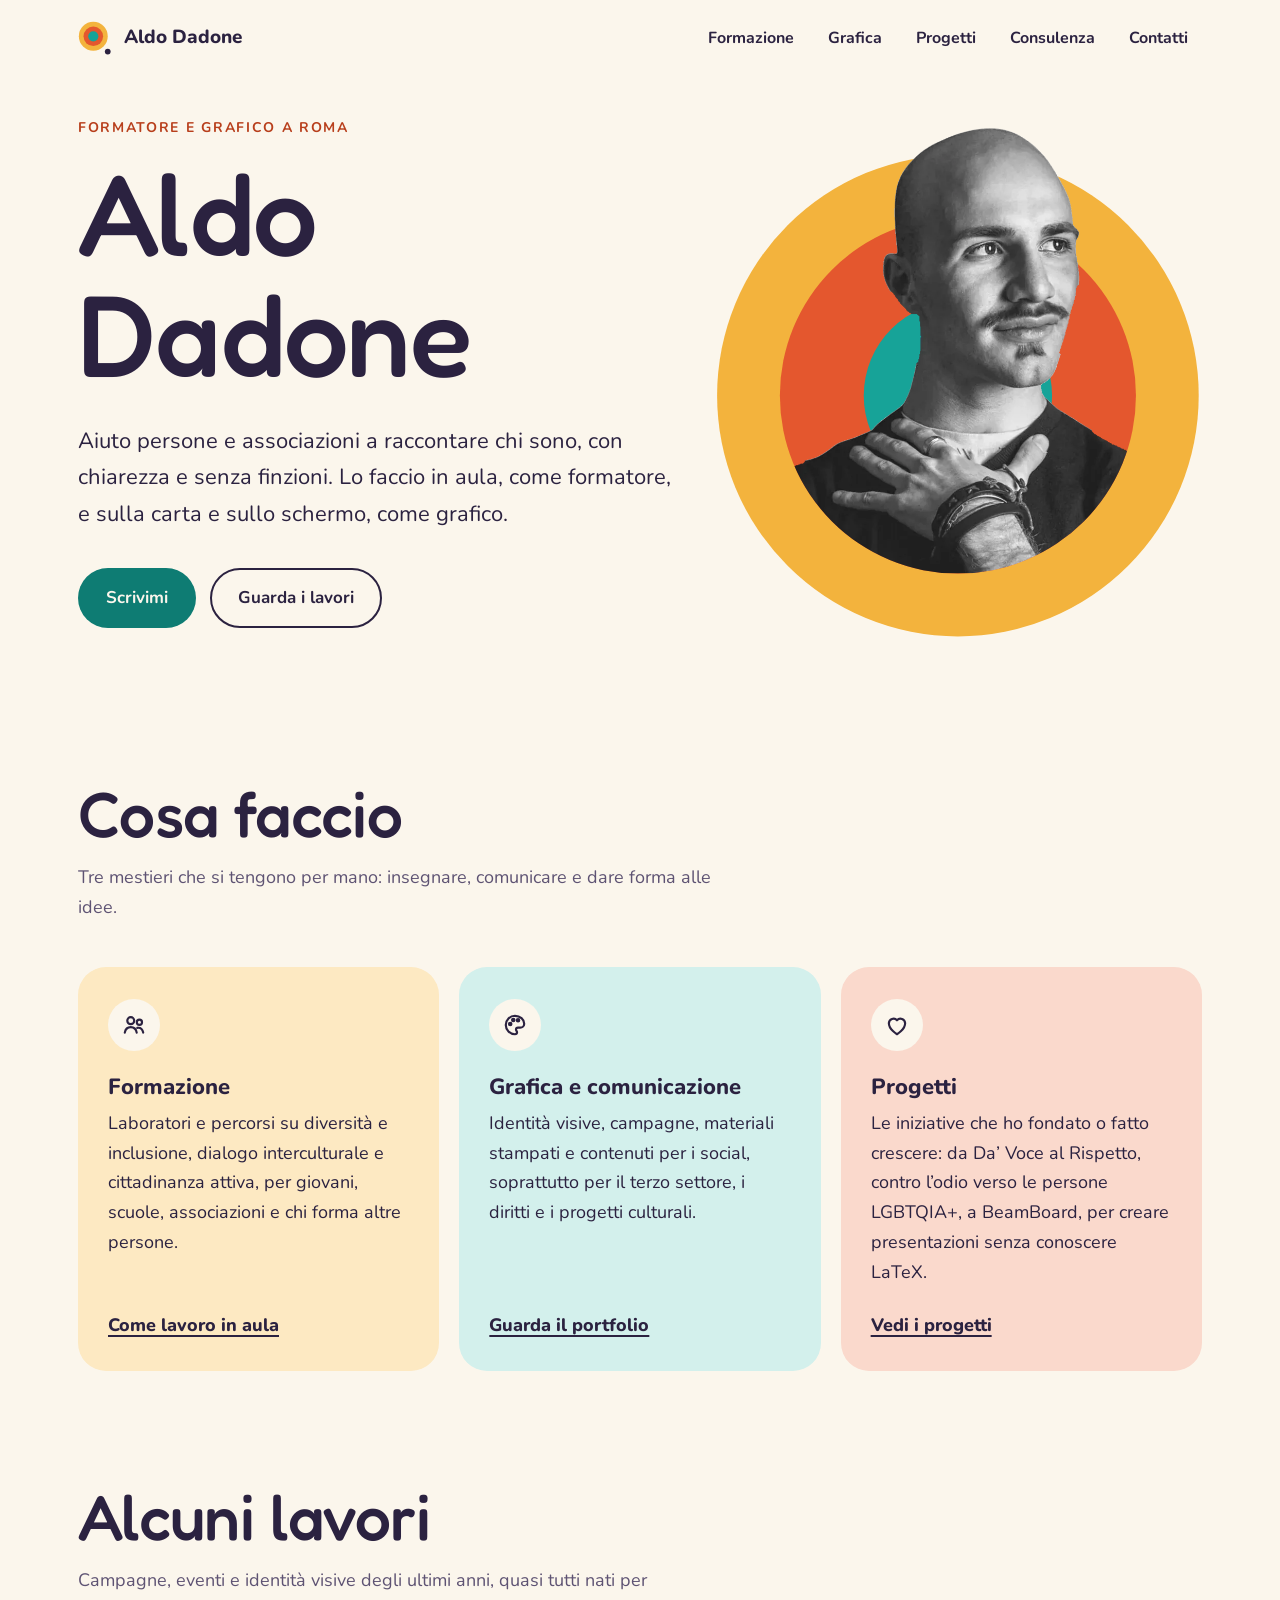
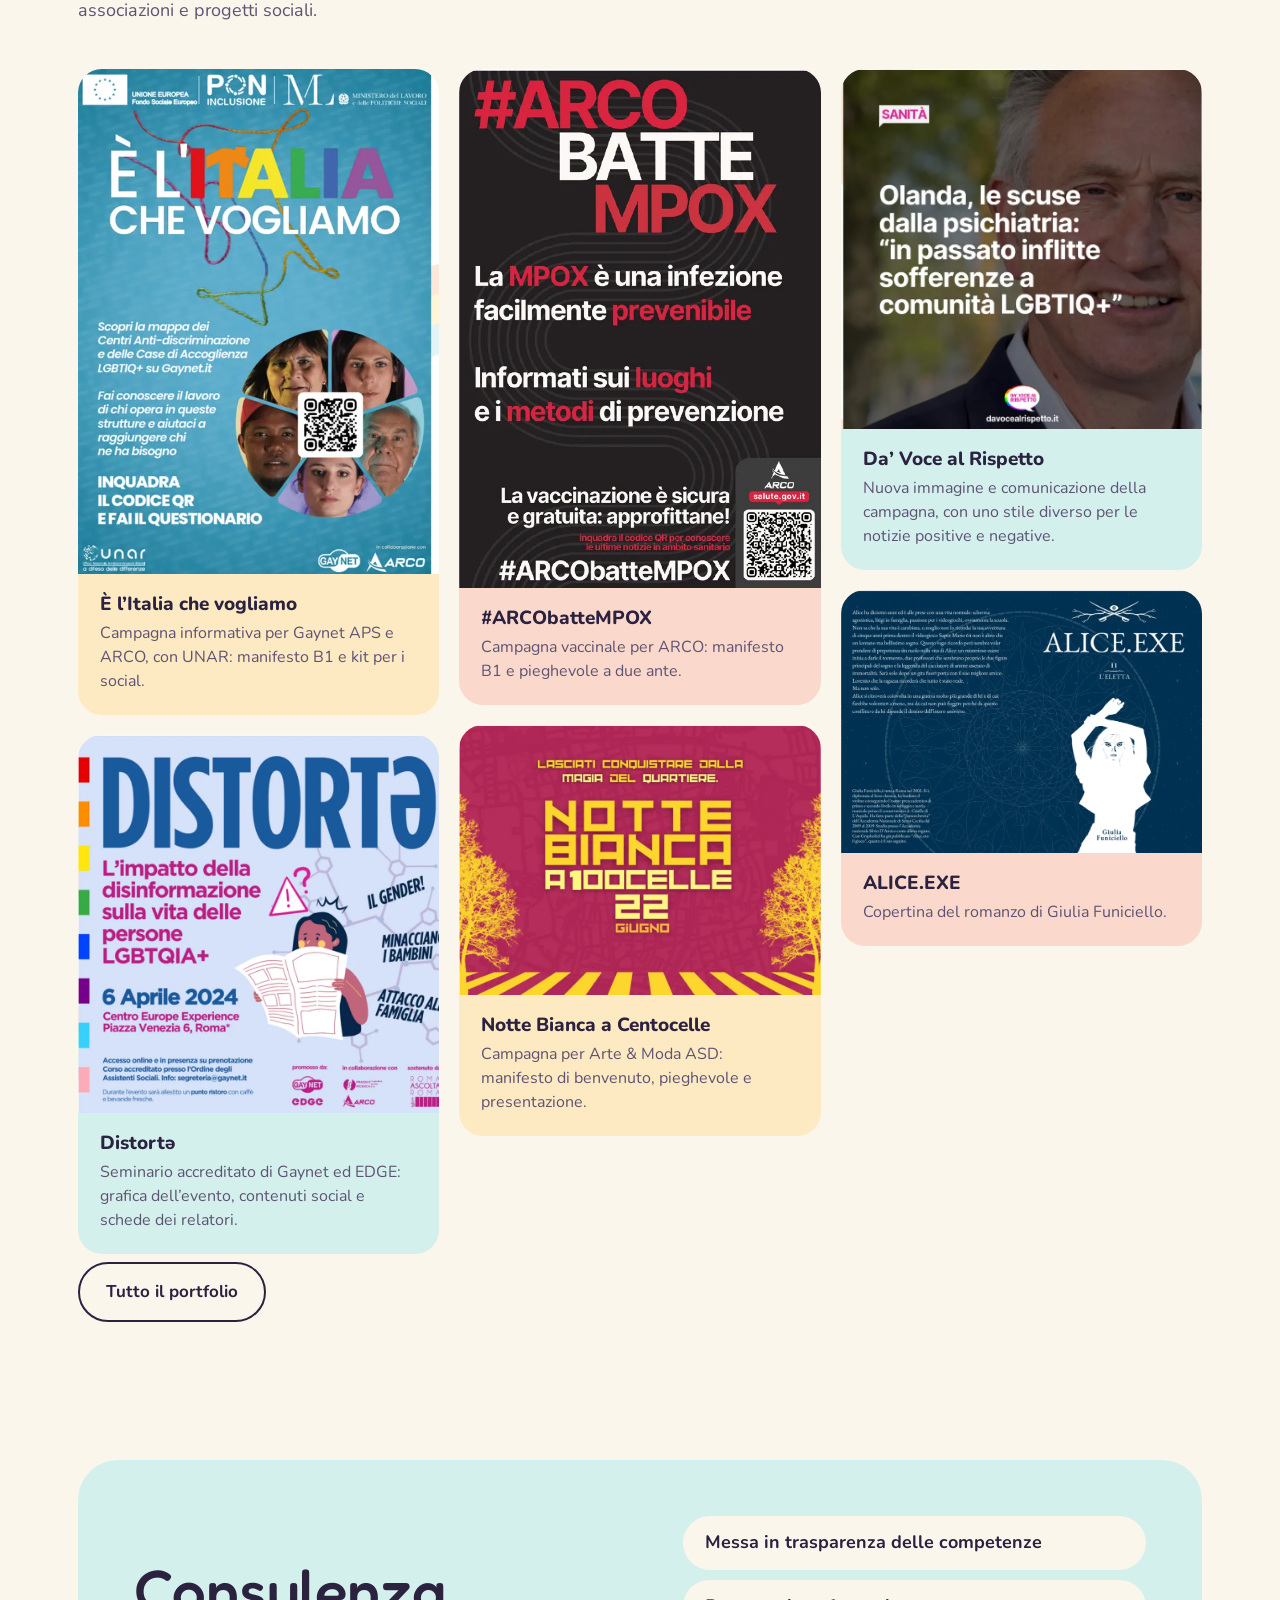
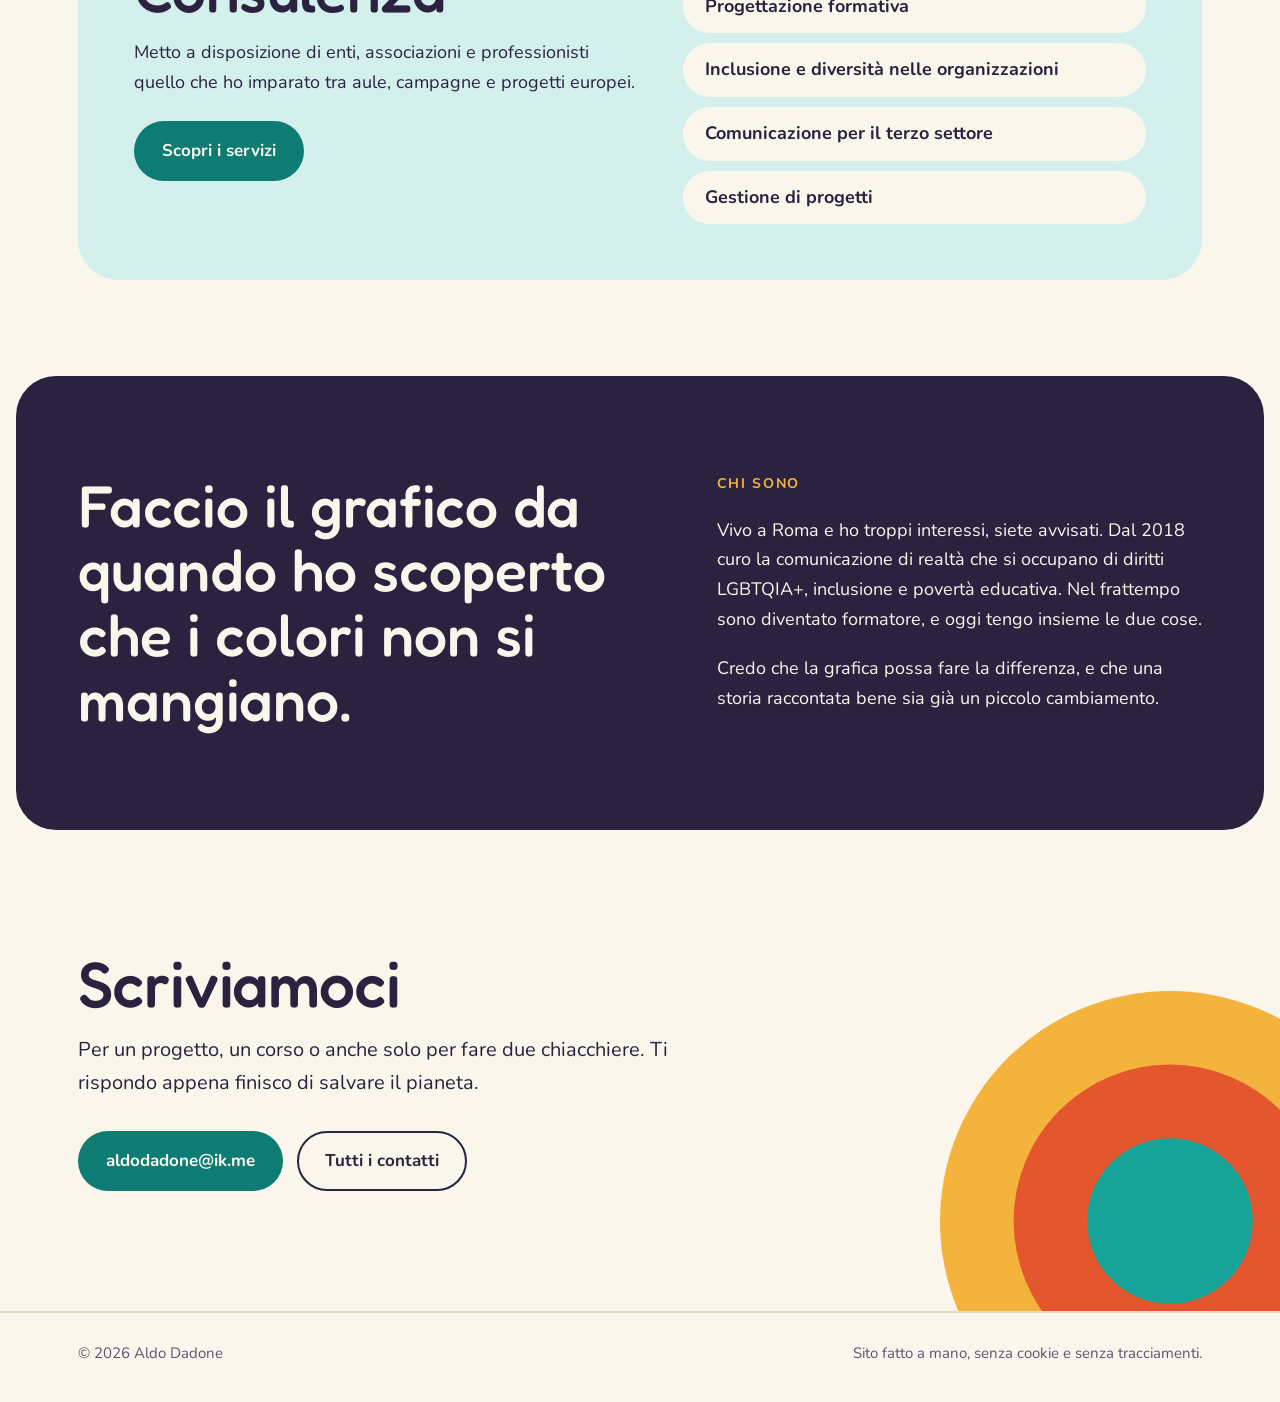
==== index.html @ b2919d9d "Add files via upload" ====
<!doctype html>
<html lang="it">
<head>
<meta charset="utf-8">
<meta name="viewport" content="width=device-width, initial-scale=1, viewport-fit=cover">
<title>Aldo Dadone · Formazione, grafica e comunicazione</title>
<meta name="description" content="Aldo Dadone, formatore e grafico a Roma. Percorsi su diversità e inclusione, identità visive e campagne per associazioni e progetti culturali.">
<meta property="og:title" content="Aldo Dadone · Formazione, grafica e comunicazione">
<meta property="og:description" content="Aldo Dadone, formatore e grafico a Roma. Percorsi su diversità e inclusione, identità visive e campagne per associazioni e progetti culturali.">
<meta property="og:type" content="website">
<meta property="og:image" content="https://aldodadone.github.io/img/og.jpg">
<meta property="og:image:width" content="1200">
<meta property="og:image:height" content="630">
<meta name="twitter:card" content="summary_large_image">
<link rel="icon" href="img/icona.svg" type="image/svg+xml">
<link rel="stylesheet" href="css/style.css">
</head>
<body>
<header>
  <div class="wrap testata">
    <a class="marchio" href="index.html" aria-label="Aldo Dadone, pagina iniziale">
      <svg viewBox="0 0 40 40" aria-hidden="true"><circle cx="18" cy="18" r="17" fill="#F3B33D"/><circle cx="18" cy="18" r="11.5" fill="#E4572E"/><circle cx="18" cy="18" r="6" fill="#17A398"/><circle cx="35" cy="36" r="3.4" fill="currentColor"/></svg>
      Aldo Dadone
    </a>
    <nav aria-label="Pagine"><ul><li><a href="formazione.html">Formazione</a></li><li><a href="grafica.html">Grafica</a></li><li><a href="progetti.html">Progetti</a></li><li><a href="consulenza.html">Consulenza</a></li><li><a href="contatti.html">Contatti</a></li></ul></nav>
    <details class="menu"><summary>Menu</summary><ul><li><a href="formazione.html">Formazione</a></li><li><a href="grafica.html">Grafica</a></li><li><a href="progetti.html">Progetti</a></li><li><a href="consulenza.html">Consulenza</a></li><li><a href="contatti.html">Contatti</a></li></ul></details>
  </div>
</header>
<main>
<section class="wrap apertura">
    <div class="testo">
      <p class="occhiello">Formatore e grafico a Roma</p>
      <h1>Aldo Dadone</h1>
      <p class="lead">Aiuto persone e associazioni a raccontare chi sono, con chiarezza e senza finzioni. Lo faccio in aula, come formatore, e sulla carta e sullo schermo, come grafico.</p>
      <div class="azioni">
        <a class="btn btn-pieno" href="contatti.html">Scrivimi</a>
        <a class="btn btn-vuoto" href="grafica.html">Guarda i lavori</a>
      </div>
    </div>
    <div class="ritratto"><svg class="medaglione" viewBox="-24 0 948 994" role="img" aria-label="Ritratto di Aldo Dadone"><defs><clipPath id="cornice1"><circle cx="450" cy="520" r="346"/><rect x="-200" y="-200" width="1300" height="720"/></clipPath></defs><circle cx="450" cy="520" r="468" fill="#F3B33D"/><circle cx="450" cy="520" r="346" fill="#E4572E"/><circle cx="450" cy="520" r="183" fill="#17A398"/><image href="img/foto_cta.webp" x="0" y="0" width="900" height="904" clip-path="url(#cornice1)"/></svg></div>
  </section>

  <section class="wrap porte" aria-labelledby="t-porte">
    <h2 id="t-porte">Cosa faccio</h2>
    <p class="intro">Tre mestieri che si tengono per mano: insegnare, comunicare e dare forma alle idee.</p>
    <div class="griglia3">
      <a class="porta" href="formazione.html">
        <span class="icona"><svg viewBox="0 0 24 24" fill="none" stroke="currentColor" stroke-width="2" stroke-linecap="round" stroke-linejoin="round" aria-hidden="true"><circle cx="9" cy="8" r="3.2"/><circle cx="17" cy="9.5" r="2.4"/><path d="M3.5 19c.6-3.2 2.8-5 5.5-5s4.9 1.8 5.5 5M15 14.6c2.6-.4 4.8 1 5.5 4.4"/></svg></span>
        <h3>Formazione</h3>
        <p>Laboratori e percorsi su diversità e inclusione, dialogo interculturale e cittadinanza attiva, per giovani, scuole, associazioni e chi forma altre persone.</p>
        <span class="vai">Come lavoro in aula</span>
      </a>
      <a class="porta" href="grafica.html">
        <span class="icona"><svg viewBox="0 0 24 24" fill="none" stroke="currentColor" stroke-width="2" stroke-linecap="round" stroke-linejoin="round" aria-hidden="true"><path d="M12 3.5a8.5 8.5 0 1 0 0 17c1.3 0 1.9-.8 1.9-1.7 0-1.2-1-1.6-1-2.6 0-1 .8-1.7 1.9-1.7h2c2 0 3.7-1.6 3.7-3.7C20.5 6.8 16.7 3.5 12 3.5Z"/><circle cx="7.6" cy="11" r="1.1" fill="currentColor"/><circle cx="10.4" cy="7.4" r="1.1" fill="currentColor"/><circle cx="14.8" cy="7.6" r="1.1" fill="currentColor"/></svg></span>
        <h3>Grafica e comunicazione</h3>
        <p>Identità visive, campagne, materiali stampati e contenuti per i social, soprattutto per il terzo settore, i diritti e i progetti culturali.</p>
        <span class="vai">Guarda il portfolio</span>
      </a>
      <a class="porta" href="progetti.html">
        <span class="icona"><svg viewBox="0 0 24 24" fill="none" stroke="currentColor" stroke-width="2" stroke-linecap="round" stroke-linejoin="round" aria-hidden="true"><path d="M12 20.5s-7.5-4.4-7.5-10.2A4.3 4.3 0 0 1 12 7.6a4.3 4.3 0 0 1 7.5 2.7c0 5.8-7.5 10.2-7.5 10.2Z"/></svg></span>
        <h3>Progetti</h3>
        <p>Le iniziative che ho fondato o fatto crescere: da Da’ Voce al Rispetto, contro l’odio verso le persone LGBTQIA+, a BeamBoard, per creare presentazioni senza conoscere LaTeX.</p>
        <span class="vai">Vedi i progetti</span>
      </a>
    </div>
  </section>

  <section class="wrap lavori" aria-labelledby="t-lavori">
    <h2 id="t-lavori">Alcuni lavori</h2>
    <p class="intro">Campagne, eventi e identità visive degli ultimi anni, quasi tutti nati per associazioni e progetti sociali.</p>
    <div class="mosaico">
      <figure class="lavoro"><img loading="lazy" src="img/italia.webp" width="644" height="900" alt="Manifesto della campagna «È l’Italia che vogliamo», con la scritta colorata e i volti di cinque persone in un cerchio."><figcaption><b>È l’Italia che vogliamo</b><span>Campagna informativa per Gaynet APS e ARCO, con UNAR: manifesto B1 e kit per i social.</span></figcaption></figure>
      <figure class="lavoro"><img loading="lazy" src="img/distorta.webp" width="860" height="900" alt="Locandina del seminario Distortə sull’impatto della disinformazione sulle persone LGBTQIA+, con una ragazza illustrata che legge il giornale."><figcaption><b>Distortə</b><span>Seminario accreditato di Gaynet ed EDGE: grafica dell’evento, contenuti social e schede dei relatori.</span></figcaption></figure>
      <figure class="lavoro"><img loading="lazy" src="img/arco.webp" width="627" height="900" alt="Manifesto nero e rosso della campagna #ARCObatteMPOX sulla vaccinazione."><figcaption><b>#ARCObatteMPOX</b><span>Campagna vaccinale per ARCO: manifesto B1 e pieghevole a due ante.</span></figcaption></figure>
      <figure class="lavoro"><img loading="lazy" src="img/nottebianca.webp" width="900" height="674" alt="Manifesto magenta e giallo della Notte Bianca a Centocelle, 22 giugno."><figcaption><b>Notte Bianca a Centocelle</b><span>Campagna per Arte &amp; Moda ASD: manifesto di benvenuto, pieghevole e presentazione.</span></figcaption></figure>
      <figure class="lavoro"><img loading="lazy" src="img/dvr.webp" width="779" height="775" alt="Post di Da’ Voce al Rispetto con titolo di notizia bianco su foto scura."><figcaption><b>Da’ Voce al Rispetto</b><span>Nuova immagine e comunicazione della campagna, con uno stile diverso per le notizie positive e negative.</span></figcaption></figure>
      <figure class="lavoro"><img loading="lazy" src="img/alice.webp" width="900" height="657" alt="Copertina blu notte del romanzo ALICE.EXE II, L’eletta, con la sagoma bianca di una ragazza."><figcaption><b>ALICE.EXE</b><span>Copertina del romanzo di Giulia Funiciello.</span></figcaption></figure>
    </div>
    <p class="altri-lavori"><a class="btn btn-vuoto" href="grafica.html">Tutto il portfolio</a></p>
  </section>

  <section class="wrap consulenza-home" aria-labelledby="t-cons">
    <div class="riquadro">
      <div>
        <h2 id="t-cons">Consulenza</h2>
        <p>Metto a disposizione di enti, associazioni e professionisti quello che ho imparato tra aule, campagne e progetti europei.</p>
        <a class="btn btn-pieno" href="consulenza.html">Scopri i servizi</a>
      </div>
      <ul>
        <li>Messa in trasparenza delle competenze</li>
        <li>Progettazione formativa</li>
        <li>Inclusione e diversità nelle organizzazioni</li>
        <li>Comunicazione per il terzo settore</li>
        <li>Gestione di progetti</li>
      </ul>
    </div>
  </section>

  <section class="banda" aria-labelledby="t-chi">
    <div class="wrap">
      <blockquote id="t-chi">Faccio il grafico da quando ho scoperto che i colori non si mangiano.</blockquote>
      <div>
        <p class="occhiello">Chi sono</p>
        <p>Vivo a Roma e ho troppi interessi, siete avvisati. Dal 2018 curo la comunicazione di realtà che si occupano di diritti LGBTQIA+, inclusione e povertà educativa. Nel frattempo sono diventato formatore, e oggi tengo insieme le due cose.</p>
        <p>Credo che la grafica possa fare la differenza, e che una storia raccontata bene sia già un piccolo cambiamento.</p>
      </div>
    </div>
  </section>

  <section class="contatti" aria-labelledby="t-contatti">
    <div class="wrap">
      <h2 id="t-contatti">Scriviamoci</h2>
      <p>Per un progetto, un corso o anche solo per fare due chiacchiere. Ti rispondo appena finisco di salvare il pianeta.</p>
      <div class="azioni">
        <a class="btn btn-pieno" href="mailto:aldodadone@ik.me">aldodadone@ik.me</a>
        <a class="btn btn-vuoto" href="contatti.html">Tutti i contatti</a>
      </div>
    </div>
    <svg class="cerchi" viewBox="0 0 400 400" aria-hidden="true"><circle cx="200" cy="200" r="200" fill="#F3B33D"/><circle cx="200" cy="200" r="136" fill="#E4572E"/><circle cx="200" cy="200" r="72" fill="#17A398"/></svg>
  </section>
</main>
<footer>
  <div class="wrap">
    <span>© 2026 Aldo Dadone</span>
    <span>Sito fatto a mano, senza cookie e senza tracciamenti.</span>
  </div>
</footer>
</body>
</html>
---- css/style.css ----
@font-face{font-family:Fredoka;font-weight:500;font-display:swap;src:url(../fonts/fredoka-latin-500-normal.woff2) format("woff2");unicode-range:U+0000-00FF,U+0131,U+0152-0153,U+02BB-02BC,U+02C6,U+02DA,U+02DC,U+0304,U+0308,U+0329,U+2000-206F,U+20AC,U+2122,U+2191,U+2193,U+2212,U+2215,U+FEFF,U+FFFD}
@font-face{font-family:Nunito;font-weight:400;font-display:swap;src:url(../fonts/nunito-latin-400-normal.woff2) format("woff2");unicode-range:U+0000-00FF,U+0131,U+0152-0153,U+02BB-02BC,U+02C6,U+02DA,U+02DC,U+0304,U+0308,U+0329,U+2000-206F,U+20AC,U+2122,U+2191,U+2193,U+2212,U+2215,U+FEFF,U+FFFD}
@font-face{font-family:Nunito;font-weight:700;font-display:swap;src:url(../fonts/nunito-latin-700-normal.woff2) format("woff2");unicode-range:U+0000-00FF,U+0131,U+0152-0153,U+02BB-02BC,U+02C6,U+02DA,U+02DC,U+0304,U+0308,U+0329,U+2000-206F,U+20AC,U+2122,U+2191,U+2193,U+2212,U+2215,U+FEFF,U+FFFD}
@font-face{font-family:Nunito;font-weight:800;font-display:swap;src:url(../fonts/nunito-latin-800-normal.woff2) format("woff2");unicode-range:U+0000-00FF,U+0131,U+0152-0153,U+02BB-02BC,U+02C6,U+02DA,U+02DC,U+0304,U+0308,U+0329,U+2000-206F,U+20AC,U+2122,U+2191,U+2193,U+2212,U+2215,U+FEFF,U+FFFD}
@font-face{font-family:Fredoka;font-weight:500;font-display:swap;src:url(../fonts/fredoka-latin-ext-500-normal.woff2) format("woff2");unicode-range:U+0100-02BA,U+02BD-02C5,U+02C7-02CC,U+02CE-02D7,U+02DD-02FF,U+1D00-1DBF,U+1E00-1E9F,U+1EF2-1EFF,U+2020,U+20A0-20AB,U+20AD-20C0,U+2113,U+2C60-2C7F,U+A720-A7FF}
@font-face{font-family:Nunito;font-weight:400;font-display:swap;src:url(../fonts/nunito-latin-ext-400-normal.woff2) format("woff2");unicode-range:U+0100-02BA,U+02BD-02C5,U+02C7-02CC,U+02CE-02D7,U+02DD-02FF,U+1D00-1DBF,U+1E00-1E9F,U+1EF2-1EFF,U+2020,U+20A0-20AB,U+20AD-20C0,U+2113,U+2C60-2C7F,U+A720-A7FF}
@font-face{font-family:Nunito;font-weight:700;font-display:swap;src:url(../fonts/nunito-latin-ext-700-normal.woff2) format("woff2");unicode-range:U+0100-02BA,U+02BD-02C5,U+02C7-02CC,U+02CE-02D7,U+02DD-02FF,U+1D00-1DBF,U+1E00-1E9F,U+1EF2-1EFF,U+2020,U+20A0-20AB,U+20AD-20C0,U+2113,U+2C60-2C7F,U+A720-A7FF}
@font-face{font-family:Nunito;font-weight:800;font-display:swap;src:url(../fonts/nunito-latin-ext-800-normal.woff2) format("woff2");unicode-range:U+0100-02BA,U+02BD-02C5,U+02C7-02CC,U+02CE-02D7,U+02DD-02FF,U+1D00-1DBF,U+1E00-1E9F,U+1EF2-1EFF,U+2020,U+20A0-20AB,U+20AD-20C0,U+2113,U+2C60-2C7F,U+A720-A7FF}


:root{
  --crema:#FBF6EC; --prugna:#2B2240; --terracotta:#E4572E; --terracotta-scuro:#B83F1C; --acqua:#17A398; --acqua-scuro:#0E7C73;
  --senape:#F3B33D; --senape-chiaro:#FDE9C2; --acqua-chiaro:#D3F0EC; --terracotta-chiaro:#FAD9CC;
  --fondo:var(--crema); --testo:var(--prugna); --tenue:#5E5373; --linea:#E7DBC5;
  --t1:var(--senape-chiaro); --t2:var(--acqua-chiaro); --t3:var(--terracotta-chiaro);
  --banda:var(--prugna); --banda-testo:var(--crema);
  --pulsante:var(--acqua-scuro); --pulsante-testo:var(--crema); --occhiello:var(--terracotta-scuro);
  --titoli:Fredoka,"Trebuchet MS",sans-serif; --testi:Nunito,"Segoe UI",Arial,sans-serif;
  color-scheme:light;
}
@media (prefers-color-scheme:dark){
  :root:not([data-theme="light"]){
    --fondo:var(--prugna); --testo:var(--crema); --tenue:#CDC3DB; --linea:#4A4064;
    --t1:#3D3356; --t2:#363A55; --t3:#45304C; --banda:#1F1830; --banda-testo:var(--crema);
    --pulsante:var(--senape); --pulsante-testo:var(--prugna); --occhiello:#F4A68E; color-scheme:dark;
  }
}
:root[data-theme="dark"]{
  --fondo:var(--prugna); --testo:var(--crema); --tenue:#CDC3DB; --linea:#4A4064;
  --t1:#3D3356; --t2:#363A55; --t3:#45304C; --banda:#1F1830; --banda-testo:var(--crema);
  --pulsante:var(--senape); --pulsante-testo:var(--prugna); --occhiello:#F4A68E; color-scheme:dark;
}
:root{box-sizing:border-box;padding-top:env(safe-area-inset-top,0px);padding-bottom:env(safe-area-inset-bottom,0px)}
html{scroll-padding-top:calc(env(safe-area-inset-top,0px) + 80px);scroll-behavior:smooth}
@media (prefers-reduced-motion:reduce){html{scroll-behavior:auto}}
*,*::before,*::after{box-sizing:inherit}
body{margin:0;background:var(--fondo);color:var(--testo);font:400 18px/1.65 var(--testi);-webkit-font-smoothing:antialiased}
img{max-width:100%;display:block}
a{color:inherit}
:focus-visible{outline:3px solid var(--acqua);outline-offset:3px;border-radius:8px}
.wrap{max-width:1180px;margin:0 auto;padding-inline:28px}
.occhiello{font-weight:700;font-size:14px;letter-spacing:.12em;text-transform:uppercase;color:var(--occhiello);margin:0 0 14px}
h1,h2{font-family:var(--titoli);font-weight:500;line-height:1.05;margin:0;letter-spacing:-.01em}
h3{font-weight:800;font-size:22px;line-height:1.3;margin:0 0 8px}
.btn{display:inline-flex;align-items:center;gap:10px;border-radius:999px;padding:14px 26px;font-weight:700;font-size:17px;text-decoration:none;border:2px solid transparent;transition:background .15s}
.btn-pieno{background:var(--pulsante);color:var(--pulsante-testo)}
.btn-pieno:hover{filter:brightness(1.08)}
.btn-vuoto{border-color:var(--testo)}
.btn-vuoto:hover{background:var(--t1)}

/* testata */
header{position:sticky;top:env(safe-area-inset-top,0px);z-index:10;background:var(--fondo)}
body::before{content:"";position:fixed;inset:0 0 auto;height:env(safe-area-inset-top,0px);z-index:11;background:var(--fondo)}
.testata{display:flex;align-items:center;gap:24px;height:76px}
.marchio{display:flex;align-items:center;gap:12px;text-decoration:none;font-weight:800;font-size:19px}
.marchio svg{width:34px;height:34px;flex:none}
nav ul{display:flex;gap:6px;list-style:none;margin:0;padding:0}
nav a{display:block;padding:8px 14px;border-radius:999px;text-decoration:none;font-weight:700;font-size:16px}
nav a:hover{background:var(--t2)}
.testata nav{margin-left:auto}
.lingua{display:flex;border:2px solid var(--testo);border-radius:999px;overflow:hidden;font-weight:800;font-size:14px}
.lingua a,.lingua span{padding:5px 12px;text-decoration:none}
.lingua span{background:var(--testo);color:var(--fondo)}
.menu{display:none}

/* apertura */
.apertura{display:grid;grid-template-columns:1.1fr .9fr;gap:40px;align-items:end;padding-top:40px}
.apertura .testo{padding-bottom:88px}
.apertura h1{font-size:clamp(64px,9vw,128px);margin-bottom:28px}
.apertura .lead{font-size:clamp(19px,1.8vw,22px);max-width:30em;margin:0 0 36px}
.azioni{display:flex;flex-wrap:wrap;gap:14px}
.ritratto{align-self:end;margin-right:-28px}
.ritratto img{width:100%;height:auto}

/* tre porte */
.porte{padding-block:96px 40px}
.porte h2,.lavori h2,.contatti h2{font-size:clamp(44px,5vw,64px);margin-bottom:16px}
.intro{max-width:36em;color:var(--tenue);margin:0 0 44px}
.griglia3{display:grid;grid-template-columns:repeat(3,1fr);gap:20px}
.porta{border-radius:28px;padding:32px 30px 30px;display:flex;flex-direction:column;text-decoration:none}
.porta:nth-child(1){background:var(--t1)} .porta:nth-child(2){background:var(--t2)} .porta:nth-child(3){background:var(--t3)}
.porta p{margin:0 0 24px;flex:1}
.porta .vai{font-weight:800;text-decoration:underline;text-underline-offset:4px;text-decoration-thickness:2px}
.porta:hover .vai{text-decoration-color:var(--terracotta)}
.porta .icona{width:52px;height:52px;border-radius:50%;display:grid;place-items:center;margin-bottom:22px;background:var(--fondo)}
.porta .icona svg{width:26px;height:26px}

/* lavori */
.lavori{padding-block:72px 96px}
.mosaico{columns:3;column-gap:20px}
.lavoro{break-inside:avoid;margin:0 0 20px;border-radius:24px;overflow:hidden;background:var(--t1)}
.lavoro:nth-child(3n+2){background:var(--t2)} .lavoro:nth-child(3n){background:var(--t3)}
.lavoro img{width:100%;height:auto}
.lavoro figcaption{padding:18px 22px 22px}
.lavoro figcaption b{display:block;font-weight:800;font-size:19px;line-height:1.3}
.lavoro figcaption span{display:block;color:var(--tenue);font-size:16px;line-height:1.5;margin-top:4px}

/* chi sono */
.banda{background:var(--banda);color:var(--banda-testo);border-radius:40px;margin:0 16px;padding:96px 0}
.banda .wrap{display:grid;grid-template-columns:1.2fr 1fr;gap:56px;align-items:center}
.banda blockquote{margin:0;font-family:var(--titoli);font-weight:500;font-size:clamp(44px,4.6vw,60px);line-height:1.1}
.banda .occhiello{color:var(--senape)}
.banda p{margin:0 0 20px}
.banda .btn-vuoto{border-color:var(--banda-testo)}
.banda .btn-vuoto:hover{background:#3D3356}

/* contatti */
.contatti{position:relative;overflow:hidden;padding-block:120px}
.contatti .wrap{position:relative;z-index:1}
.contatti p{max-width:30em;margin:0 0 32px;font-size:20px}
.cerchi{position:absolute;right:-120px;bottom:-140px;width:460px;height:460px;z-index:0}
footer{border-top:2px solid var(--linea);padding:28px 0 36px;color:var(--tenue);font-size:15px}
footer .wrap{display:flex;flex-wrap:wrap;justify-content:space-between;gap:12px}

@media (max-width:960px){
  .apertura{grid-template-columns:1fr;gap:0;padding-top:24px}
  .apertura .testo{padding-bottom:24px}
  .ritratto{max-width:520px;justify-self:end;margin-right:-28px}
  .griglia3{grid-template-columns:1fr}
  .mosaico{columns:2}
  .banda .wrap{grid-template-columns:1fr;gap:28px}
  .testata nav{display:none}
  .menu{display:block;margin-left:auto;position:relative}
  .menu summary{list-style:none;cursor:pointer;font-weight:800;padding:8px 16px;border:2px solid var(--testo);border-radius:999px}
  .menu summary::-webkit-details-marker{display:none}
  .menu ul{position:absolute;right:0;top:52px;background:var(--fondo);border:2px solid var(--testo);border-radius:20px;padding:10px;list-style:none;margin:0;min-width:200px}
  .menu a{display:block;padding:10px 14px;border-radius:12px;text-decoration:none;font-weight:700}
  .menu a:hover{background:var(--t2)}
}
@media (max-width:600px){
  body{font-size:17px}
  .wrap{padding-inline:20px}
  .ritratto{justify-self:end;margin-right:-20px;max-width:88%}
  .mosaico{columns:1}
  .banda{margin:0 8px;border-radius:28px;padding:64px 0}
  .porte{padding-top:64px}
  .contatti{padding-block:80px 160px}
  .cerchi{width:300px;height:300px;right:-90px;bottom:-110px}
  .lingua{display:none}
}

/* pagine interne */
nav a[aria-current="page"]{background:var(--t1)}
.menu a[aria-current="page"]{background:var(--t1)}
.testa-pagina{padding-block:56px 24px;position:relative}
.testa-pagina h1{font-size:clamp(56px,7vw,96px);margin-bottom:24px}
.testa-pagina .lead{font-size:clamp(19px,1.8vw,22px);max-width:34em;margin:0}
.blocco{padding-block:72px 0}
.blocco h2{font-size:clamp(44px,5vw,60px);margin-bottom:16px}
.blocco:last-of-type{padding-bottom:96px}
.ciclo{list-style:none;margin:0;padding:0;display:grid;grid-template-columns:repeat(4,1fr);gap:16px;counter-reset:c}
.ciclo li{border-radius:24px;padding:26px 24px;background:var(--t1);counter-increment:c;position:relative}
.ciclo li:nth-child(2){background:var(--t2)} .ciclo li:nth-child(3){background:var(--t3)} .ciclo li:nth-child(4){background:var(--t1)}
.ciclo li::before{content:counter(c);display:grid;place-items:center;width:44px;height:44px;border-radius:50%;background:var(--fondo);font-weight:800;margin-bottom:16px}
.ciclo b{display:block;font-size:19px;margin-bottom:6px}
.ciclo p{margin:0;font-size:16px;line-height:1.55}
.schede{display:grid;grid-template-columns:repeat(3,1fr);gap:20px}
.schede.due{grid-template-columns:repeat(2,1fr)}
.scheda{border-radius:28px;padding:30px 28px;background:var(--t1)}
.scheda:nth-child(3n+2){background:var(--t2)} .scheda:nth-child(3n){background:var(--t3)}
.scheda p{margin:0 0 12px}
.scheda p:last-child{margin-bottom:0}
.scheda .chi{font-size:16px;color:var(--tenue)}
.scheda .ruolo{font-size:16px}
.scheda .quando{font-weight:800;font-size:15px;color:var(--occhiello);margin:0 0 8px}
.scheda a.vai{font-weight:800;text-underline-offset:4px;text-decoration-thickness:2px}
.temi{display:flex;flex-wrap:wrap;gap:12px;list-style:none;margin:0;padding:0}
.temi li{border-radius:999px;padding:12px 22px;font-weight:700;background:var(--t2)}
.temi li:nth-child(3n+2){background:var(--t1)} .temi li:nth-child(3n){background:var(--t3)}
.percorso{list-style:none;margin:0;padding:0;border-left:3px solid var(--linea);margin-left:10px}
.percorso li{position:relative;padding:0 0 32px 34px;max-width:46em}
.percorso li::before{content:"";position:absolute;left:-12px;top:6px;width:21px;height:21px;border-radius:50%;background:var(--senape);border:4px solid var(--fondo)}
.percorso li:nth-child(3n+2)::before{background:var(--terracotta)} .percorso li:nth-child(3n)::before{background:var(--acqua)}
.percorso .quando{font-weight:800;font-size:15px;color:var(--occhiello)}
.percorso b{display:block;font-size:20px;margin:2px 0 4px}
.percorso p{margin:0}
.elenco{margin:0;padding:0;list-style:none;display:grid;gap:12px;max-width:46em}
.elenco li{padding-left:30px;position:relative}
.elenco li::before{content:"";position:absolute;left:0;top:.5em;width:14px;height:14px;border-radius:50%;background:var(--acqua)}
.invito{margin:96px 16px 0;border-radius:40px;background:var(--banda);color:var(--banda-testo);padding:72px 0;position:relative;overflow:hidden}
.invito h2{font-size:clamp(44px,5vw,60px);margin-bottom:16px;max-width:14em}
.invito p{max-width:32em;margin:0 0 28px;font-size:20px}
.invito .wrap{position:relative;z-index:1}
.invito .cerchi{right:-140px;bottom:-170px;width:420px;height:420px}
.consulenza-home{padding-block:24px 96px}
.consulenza-home .riquadro{border-radius:40px;background:var(--t2);padding:56px;display:grid;grid-template-columns:1.1fr 1fr;gap:40px;align-items:center}
.consulenza-home h2{font-size:clamp(44px,5vw,60px);margin-bottom:16px}
.consulenza-home p{margin:0 0 24px}
.consulenza-home ul{margin:0;padding:0;list-style:none;display:grid;gap:10px}
.consulenza-home li{background:var(--fondo);border-radius:999px;padding:12px 22px;font-weight:700}
.contatti-grandi{display:grid;grid-template-columns:repeat(2,1fr);gap:20px}
.contatto{border-radius:28px;padding:34px 30px;background:var(--t1);text-decoration:none;display:block}
.contatto:nth-child(2){background:var(--t2)}
.contatto .etichetta{display:block;font-weight:800;color:var(--tenue);font-size:15px;margin-bottom:6px}
.contatto .valore{display:block;font-weight:800;font-size:clamp(22px,2.6vw,30px);word-break:break-word}
.contatto:hover .valore{text-decoration:underline;text-underline-offset:5px;text-decoration-thickness:2px}
.altri-lavori{text-align:left;margin-top:8px}
@media (max-width:960px){
  .ciclo{grid-template-columns:repeat(2,1fr)}
  .schede,.schede.due{grid-template-columns:1fr}
  .consulenza-home .riquadro{grid-template-columns:1fr;padding:40px 28px}
  .contatti-grandi{grid-template-columns:1fr}
}
@media (max-width:600px){
  .ciclo{grid-template-columns:1fr}
  .invito{margin:72px 8px 0;border-radius:28px;padding:56px 0 150px}
  .invito .cerchi{width:280px;height:280px;right:-80px;bottom:-110px}
  .consulenza-home .riquadro{border-radius:28px;padding:32px 22px}
}

/* foto nel riquadro finale */
.invito{min-height:440px;display:flex;align-items:center}
.invito .wrap{z-index:2;width:100%}
.invito .ritratto-cta{position:absolute;right:0;bottom:0;height:min(100%,460px);width:auto;z-index:1;pointer-events:none}
@media (min-width:961px){.invito .wrap{padding-right:min(440px,38vw)}}
@media (max-width:960px){
  .invito{display:block;padding-bottom:330px}
  .invito .ritratto-cta{height:310px}
}
@media (max-width:600px){
  .invito{padding-bottom:290px}
  .invito .ritratto-cta{height:270px}
}

.invito .cerchi{right:12px;top:-24px;bottom:auto;width:340px;height:340px}
@media (max-width:960px){.invito .cerchi{right:4px;top:auto;bottom:92px;width:250px;height:250px}}
@media (max-width:600px){.invito .cerchi{right:0;top:auto;bottom:80px;width:220px;height:220px}}
@media (min-width:961px){.invito .ritratto-cta{height:min(90%,400px)}.invito .cerchi{top:20px;right:20px;width:330px;height:330px}}

/* cerchi grandi dietro la foto */
main{overflow-x:clip}
.ritratto{position:relative;overflow:hidden;padding-top:9%}
.ritratto img{position:relative;z-index:1}
.ritratto .cerchi-foto{position:absolute;left:50%;bottom:-16%;width:104%;height:auto;transform:translateX(-50%);z-index:0}
@media (min-width:961px){
  .invito .wrap{padding-right:min(520px,45vw)}
  .invito .cerchi{top:auto;right:-90px;bottom:-150px;width:560px;height:560px}
}
@media (max-width:960px){.invito .cerchi{top:auto;right:-76px;bottom:-120px;width:460px;height:460px}}
@media (max-width:600px){.invito .cerchi{right:-66px;bottom:-100px;width:400px;height:400px}}
.ritratto{overflow:visible;clip-path:inset(-60% -60% 0 -60%)}
.ritratto .cerchi-foto{width:116%;bottom:-24%}
@media (min-width:961px){.invito .wrap{padding-right:min(560px,50vw)}}
/* margini laterali su tablet e telefono */
@media (max-width:960px){
  .ritratto{justify-self:center;margin:0 auto;max-width:min(78%,440px)}
  .banda,.invito{margin-left:28px;margin-right:28px}
}
@media (max-width:600px){
  .ritratto{max-width:min(80%,340px)}
  .banda,.invito{margin-left:20px;margin-right:20px}
}

/* medaglione: foto nella cornice circolare */
.ritratto{clip-path:none;overflow:visible;padding-top:0;margin-right:0;align-self:center}
.ritratto .medaglione{display:block;width:100%;height:auto}
.apertura{align-items:center;padding-bottom:32px}
.apertura .testo{padding-bottom:24px}
.invito .medaglione{position:absolute;right:-50px;bottom:-80px;height:500px;width:auto;z-index:1;pointer-events:none}
@media (max-width:960px){
  .ritratto{max-width:min(70%,420px)}
  .invito .medaglione{height:420px;right:-40px;bottom:-90px}
}
@media (max-width:600px){
  .ritratto{max-width:min(82%,340px)}
  .invito .medaglione{height:340px;right:-30px;bottom:-70px}
}
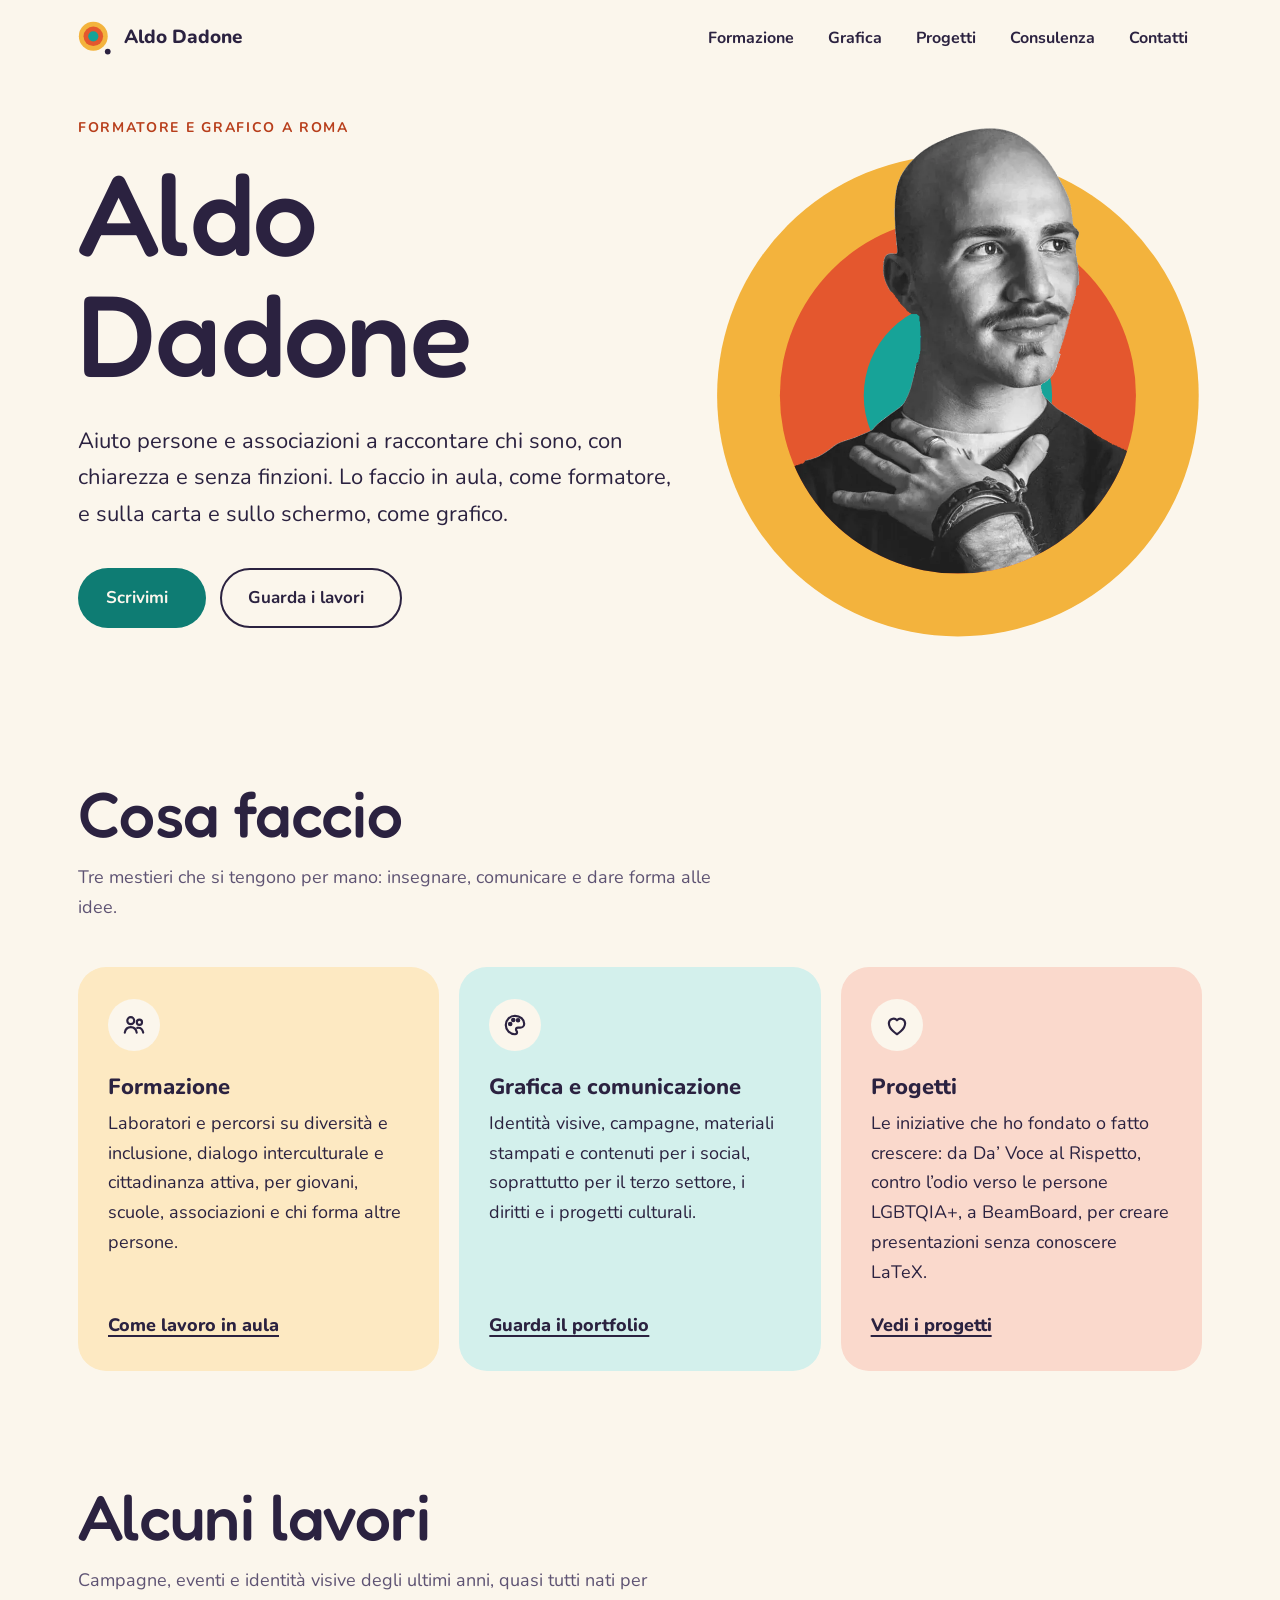
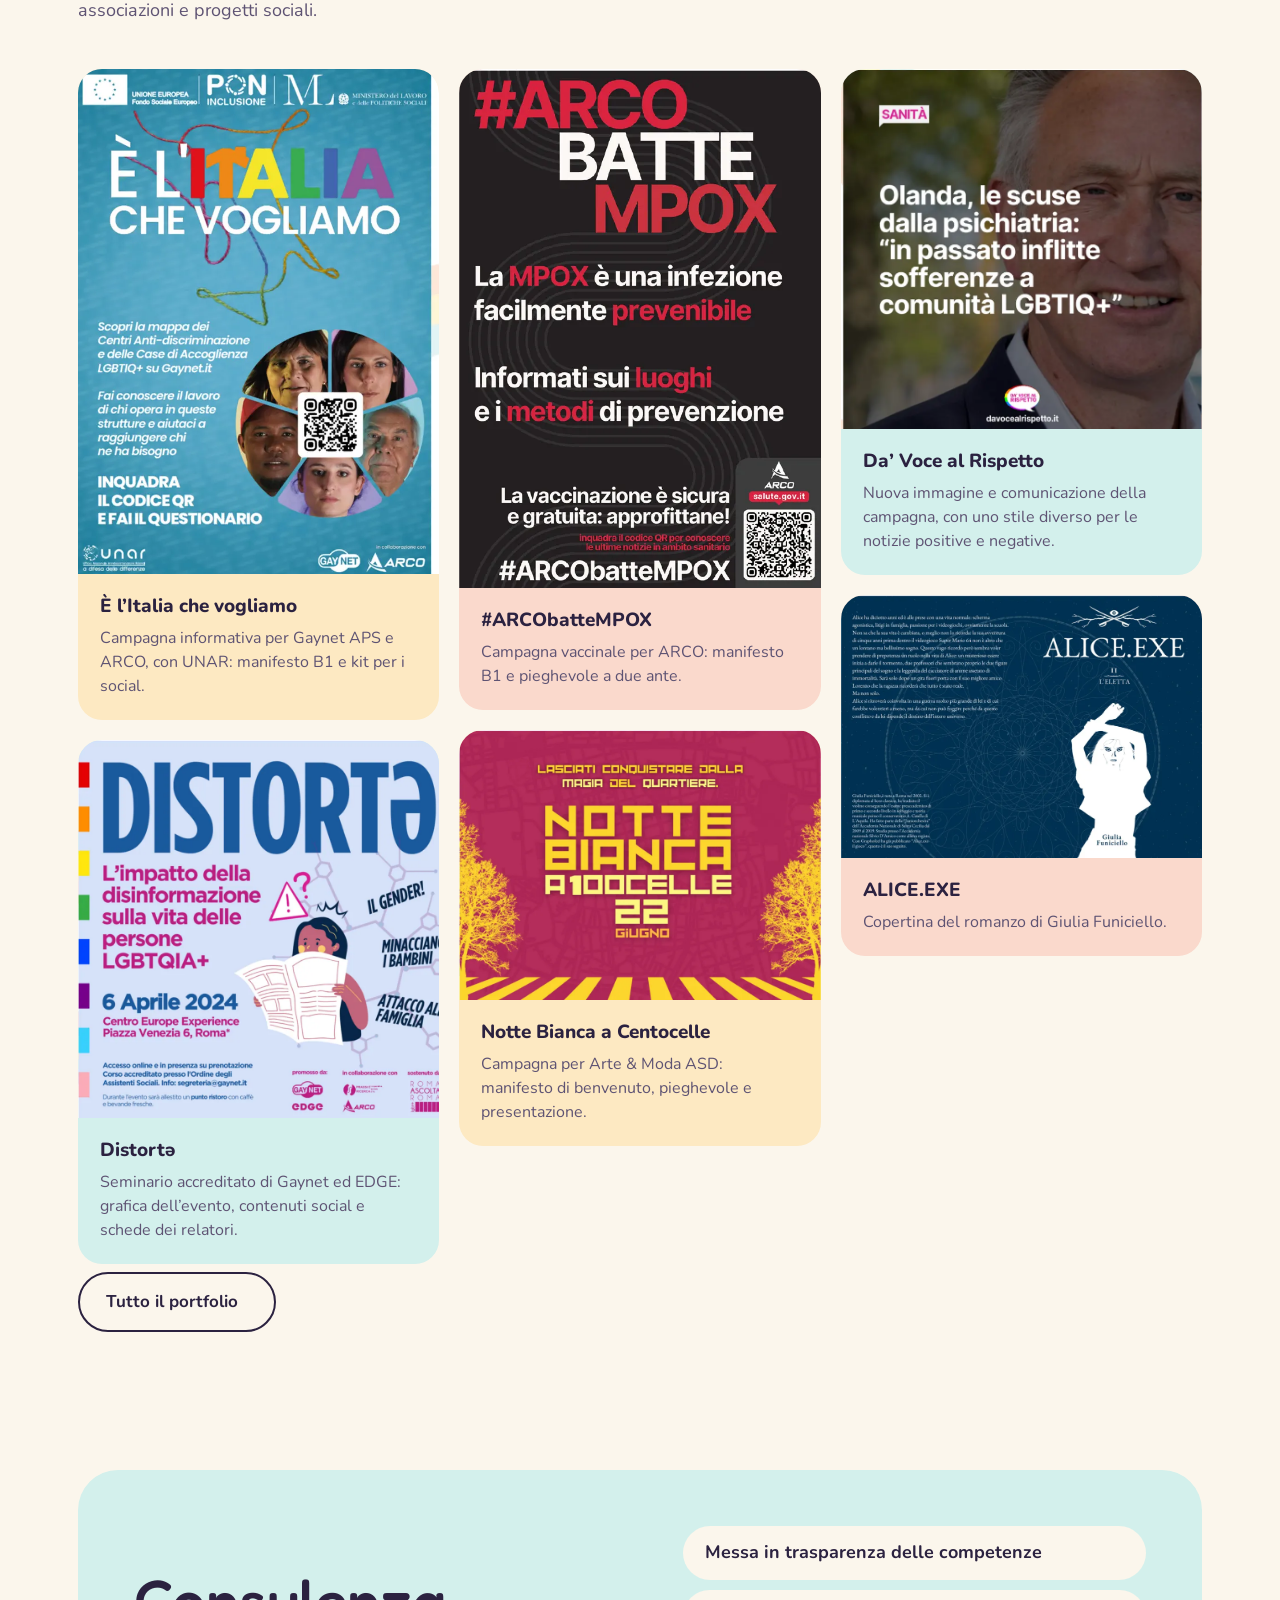
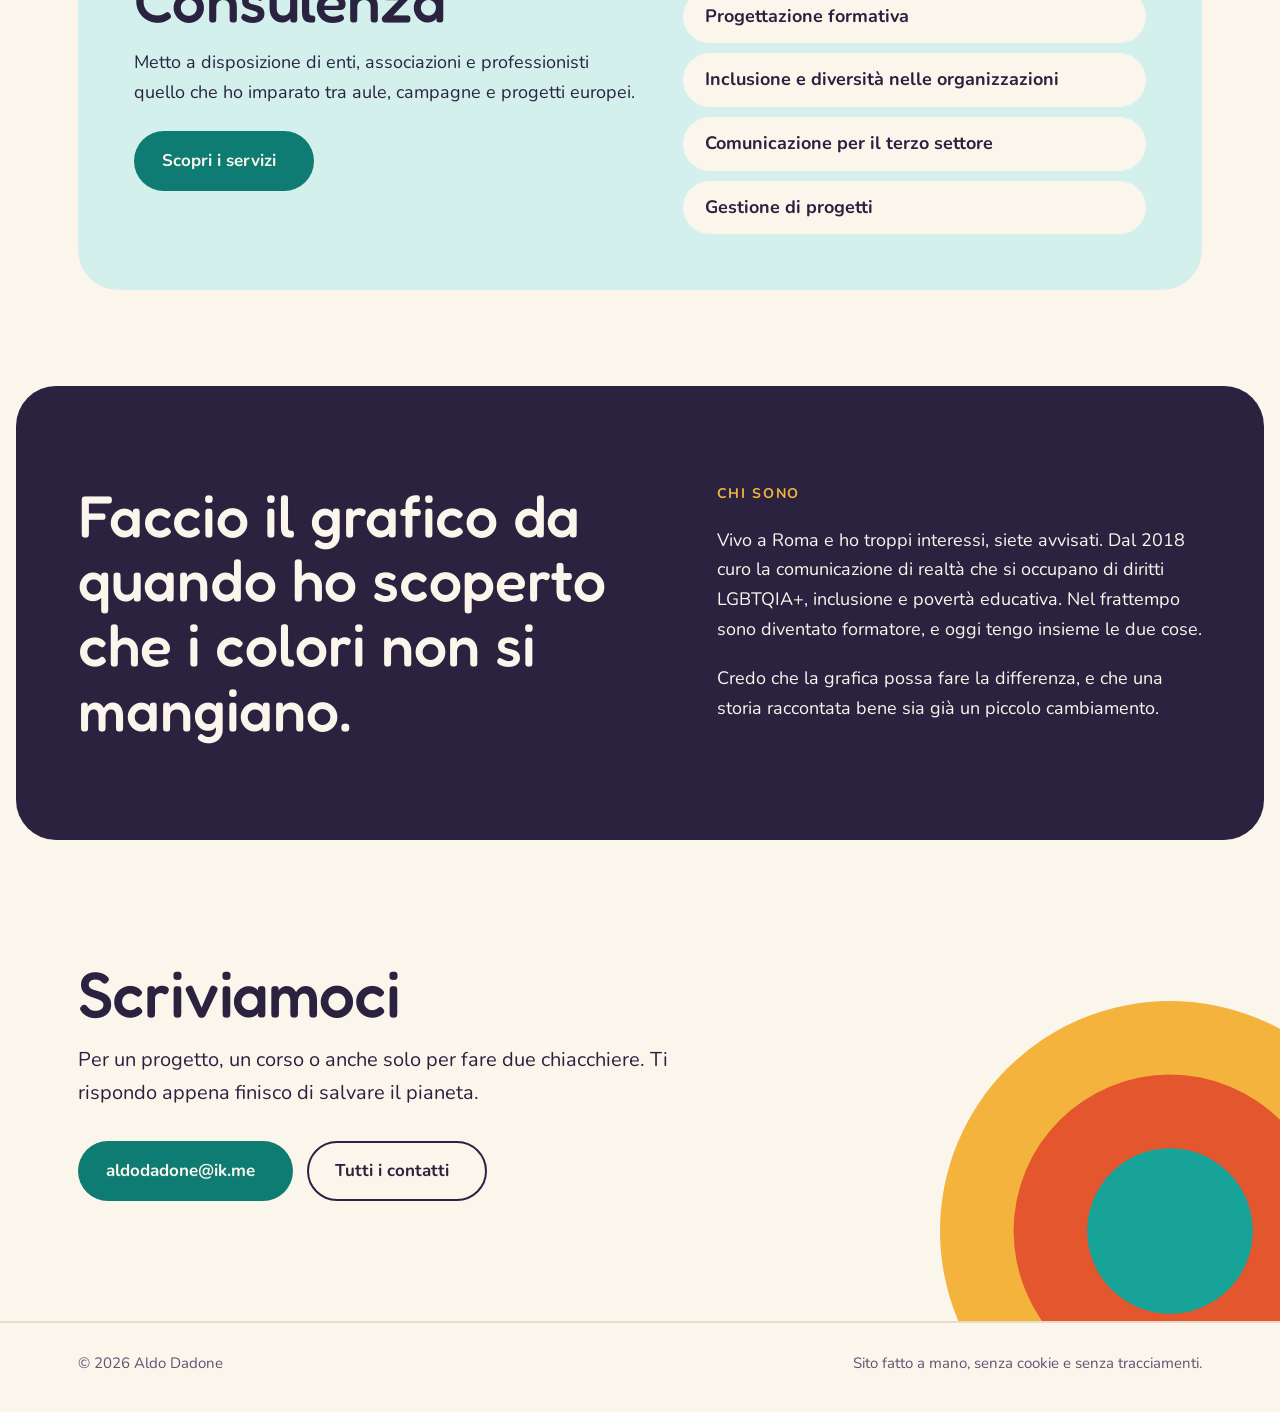
==== commit 186e5900: "Add files via upload" ====
--- a/index.html
+++ b/index.html
@@ -69,12 +69,12 @@
     <h2 id="t-lavori">Alcuni lavori</h2>
     <p class="intro">Campagne, eventi e identità visive degli ultimi anni, quasi tutti nati per associazioni e progetti sociali.</p>
     <div class="mosaico">
-      <figure class="lavoro"><img loading="lazy" src="img/italia.webp" width="644" height="900" alt="Manifesto della campagna «È l’Italia che vogliamo», con la scritta colorata e i volti di cinque persone in un cerchio."><figcaption><b>È l’Italia che vogliamo</b><span>Campagna informativa per Gaynet APS e ARCO, con UNAR: manifesto B1 e kit per i social.</span></figcaption></figure>
-      <figure class="lavoro"><img loading="lazy" src="img/distorta.webp" width="860" height="900" alt="Locandina del seminario Distortə sull’impatto della disinformazione sulle persone LGBTQIA+, con una ragazza illustrata che legge il giornale."><figcaption><b>Distortə</b><span>Seminario accreditato di Gaynet ed EDGE: grafica dell’evento, contenuti social e schede dei relatori.</span></figcaption></figure>
-      <figure class="lavoro"><img loading="lazy" src="img/arco.webp" width="627" height="900" alt="Manifesto nero e rosso della campagna #ARCObatteMPOX sulla vaccinazione."><figcaption><b>#ARCObatteMPOX</b><span>Campagna vaccinale per ARCO: manifesto B1 e pieghevole a due ante.</span></figcaption></figure>
-      <figure class="lavoro"><img loading="lazy" src="img/nottebianca.webp" width="900" height="674" alt="Manifesto magenta e giallo della Notte Bianca a Centocelle, 22 giugno."><figcaption><b>Notte Bianca a Centocelle</b><span>Campagna per Arte &amp; Moda ASD: manifesto di benvenuto, pieghevole e presentazione.</span></figcaption></figure>
-      <figure class="lavoro"><img loading="lazy" src="img/dvr.webp" width="779" height="775" alt="Post di Da’ Voce al Rispetto con titolo di notizia bianco su foto scura."><figcaption><b>Da’ Voce al Rispetto</b><span>Nuova immagine e comunicazione della campagna, con uno stile diverso per le notizie positive e negative.</span></figcaption></figure>
-      <figure class="lavoro"><img loading="lazy" src="img/alice.webp" width="900" height="657" alt="Copertina blu notte del romanzo ALICE.EXE II, L’eletta, con la sagoma bianca di una ragazza."><figcaption><b>ALICE.EXE</b><span>Copertina del romanzo di Giulia Funiciello.</span></figcaption></figure>
+      <figure class="lavoro"><div class="cornice-img"><img loading="lazy" src="img/italia.webp" width="644" height="900" alt="Manifesto della campagna «È l’Italia che vogliamo», con la scritta colorata e i volti di cinque persone in un cerchio."></div><figcaption><b>È l’Italia che vogliamo</b><span>Campagna informativa per Gaynet APS e ARCO, con UNAR: manifesto B1 e kit per i social.</span></figcaption></figure>
+      <figure class="lavoro"><div class="cornice-img"><img loading="lazy" src="img/distorta.webp" width="860" height="900" alt="Locandina del seminario Distortə sull’impatto della disinformazione sulle persone LGBTQIA+, con una ragazza illustrata che legge il giornale."></div><figcaption><b>Distortə</b><span>Seminario accreditato di Gaynet ed EDGE: grafica dell’evento, contenuti social e schede dei relatori.</span></figcaption></figure>
+      <figure class="lavoro"><div class="cornice-img"><img loading="lazy" src="img/arco.webp" width="627" height="900" alt="Manifesto nero e rosso della campagna #ARCObatteMPOX sulla vaccinazione."></div><figcaption><b>#ARCObatteMPOX</b><span>Campagna vaccinale per ARCO: manifesto B1 e pieghevole a due ante.</span></figcaption></figure>
+      <figure class="lavoro"><div class="cornice-img"><img loading="lazy" src="img/nottebianca.webp" width="900" height="674" alt="Manifesto magenta e giallo della Notte Bianca a Centocelle, 22 giugno."></div><figcaption><b>Notte Bianca a Centocelle</b><span>Campagna per Arte &amp; Moda ASD: manifesto di benvenuto, pieghevole e presentazione.</span></figcaption></figure>
+      <figure class="lavoro"><div class="cornice-img"><img loading="lazy" src="img/dvr.webp" width="779" height="775" alt="Post di Da’ Voce al Rispetto con titolo di notizia bianco su foto scura."></div><figcaption><b>Da’ Voce al Rispetto</b><span>Nuova immagine e comunicazione della campagna, con uno stile diverso per le notizie positive e negative.</span></figcaption></figure>
+      <figure class="lavoro"><div class="cornice-img"><img loading="lazy" src="img/alice.webp" width="900" height="657" alt="Copertina blu notte del romanzo ALICE.EXE II, L’eletta, con la sagoma bianca di una ragazza."></div><figcaption><b>ALICE.EXE</b><span>Copertina del romanzo di Giulia Funiciello.</span></figcaption></figure>
     </div>
     <p class="altri-lavori"><a class="btn btn-vuoto" href="grafica.html">Tutto il portfolio</a></p>
   </section>
--- a/css/style.css
+++ b/css/style.css
@@ -265,3 +265,35 @@
   .ritratto{max-width:min(82%,340px)}
   .invito .medaglione{height:340px;right:-30px;bottom:-70px}
 }
+
+/* animazioni al passaggio del mouse */
+.cornice-img{overflow:hidden}
+.cornice-img img{display:block;width:100%;height:auto}
+.porta,.scheda,.contatto{position:relative;overflow:hidden;isolation:isolate}
+.porta>*,.scheda>*,.contatto>*{position:relative;z-index:1}
+@media (hover:hover) and (prefers-reduced-motion:no-preference){
+  /* card: un cerchio senape cresce dall'angolo */
+  .porta::before,.scheda::before,.contatto::before{content:"";position:absolute;z-index:0;right:-60px;bottom:-60px;width:120px;height:120px;border-radius:50%;background:var(--senape);opacity:.35;transform:scale(0);transition:transform .6s cubic-bezier(.2,.8,.2,1)}
+  .porta:hover::before,.scheda:hover::before,.contatto:hover::before{transform:scale(7)}
+  /* lavori: zoom nella cornice e titolo sottolineato */
+  .lavoro .cornice-img img{transition:transform .6s cubic-bezier(.2,.8,.2,1)}
+  .lavoro:hover .cornice-img img{transform:scale(1.06)}
+  .lavoro figcaption b{display:inline;background:linear-gradient(var(--terracotta),var(--terracotta)) left bottom/0 3px no-repeat;transition:background-size .4s}
+  .lavoro:hover figcaption b{background-size:100% 3px}
+  /* pulsanti: compare un pallino a destra */
+  .btn{transition:padding .3s,filter .15s,background .15s}
+  .btn::after{content:"";width:0;height:10px;border-radius:50%;background:currentColor;transition:width .3s,margin .3s;flex:none}
+  .btn:hover{padding-right:22px}
+  .btn:hover::after{width:10px}
+  /* menu: pallino terracotta sotto la voce */
+  nav a{position:relative}
+  nav a:hover{background:none}
+  nav a[aria-current="page"]:hover{background:var(--t1)}
+  nav a::after{content:"";position:absolute;left:50%;bottom:-2px;width:7px;height:7px;margin-left:-3.5px;border-radius:50%;background:var(--terracotta);transform:scale(0);transition:transform .3s cubic-bezier(.3,1.6,.5,1)}
+  nav a:hover::after{transform:scale(1)}
+  /* foto: gli anelli si allargano uno dopo l'altro */
+  .medaglione>circle{transform-box:fill-box;transform-origin:center;transition:transform .6s cubic-bezier(.2,.8,.2,1)}
+  .ritratto:hover .medaglione>circle:nth-of-type(1),.invito:hover .medaglione>circle:nth-of-type(1){transform:scale(1.04)}
+  .ritratto:hover .medaglione>circle:nth-of-type(2),.invito:hover .medaglione>circle:nth-of-type(2){transform:scale(1.06);transition-delay:.05s}
+  .ritratto:hover .medaglione>circle:nth-of-type(3),.invito:hover .medaglione>circle:nth-of-type(3){transform:scale(1.14);transition-delay:.1s}
+}
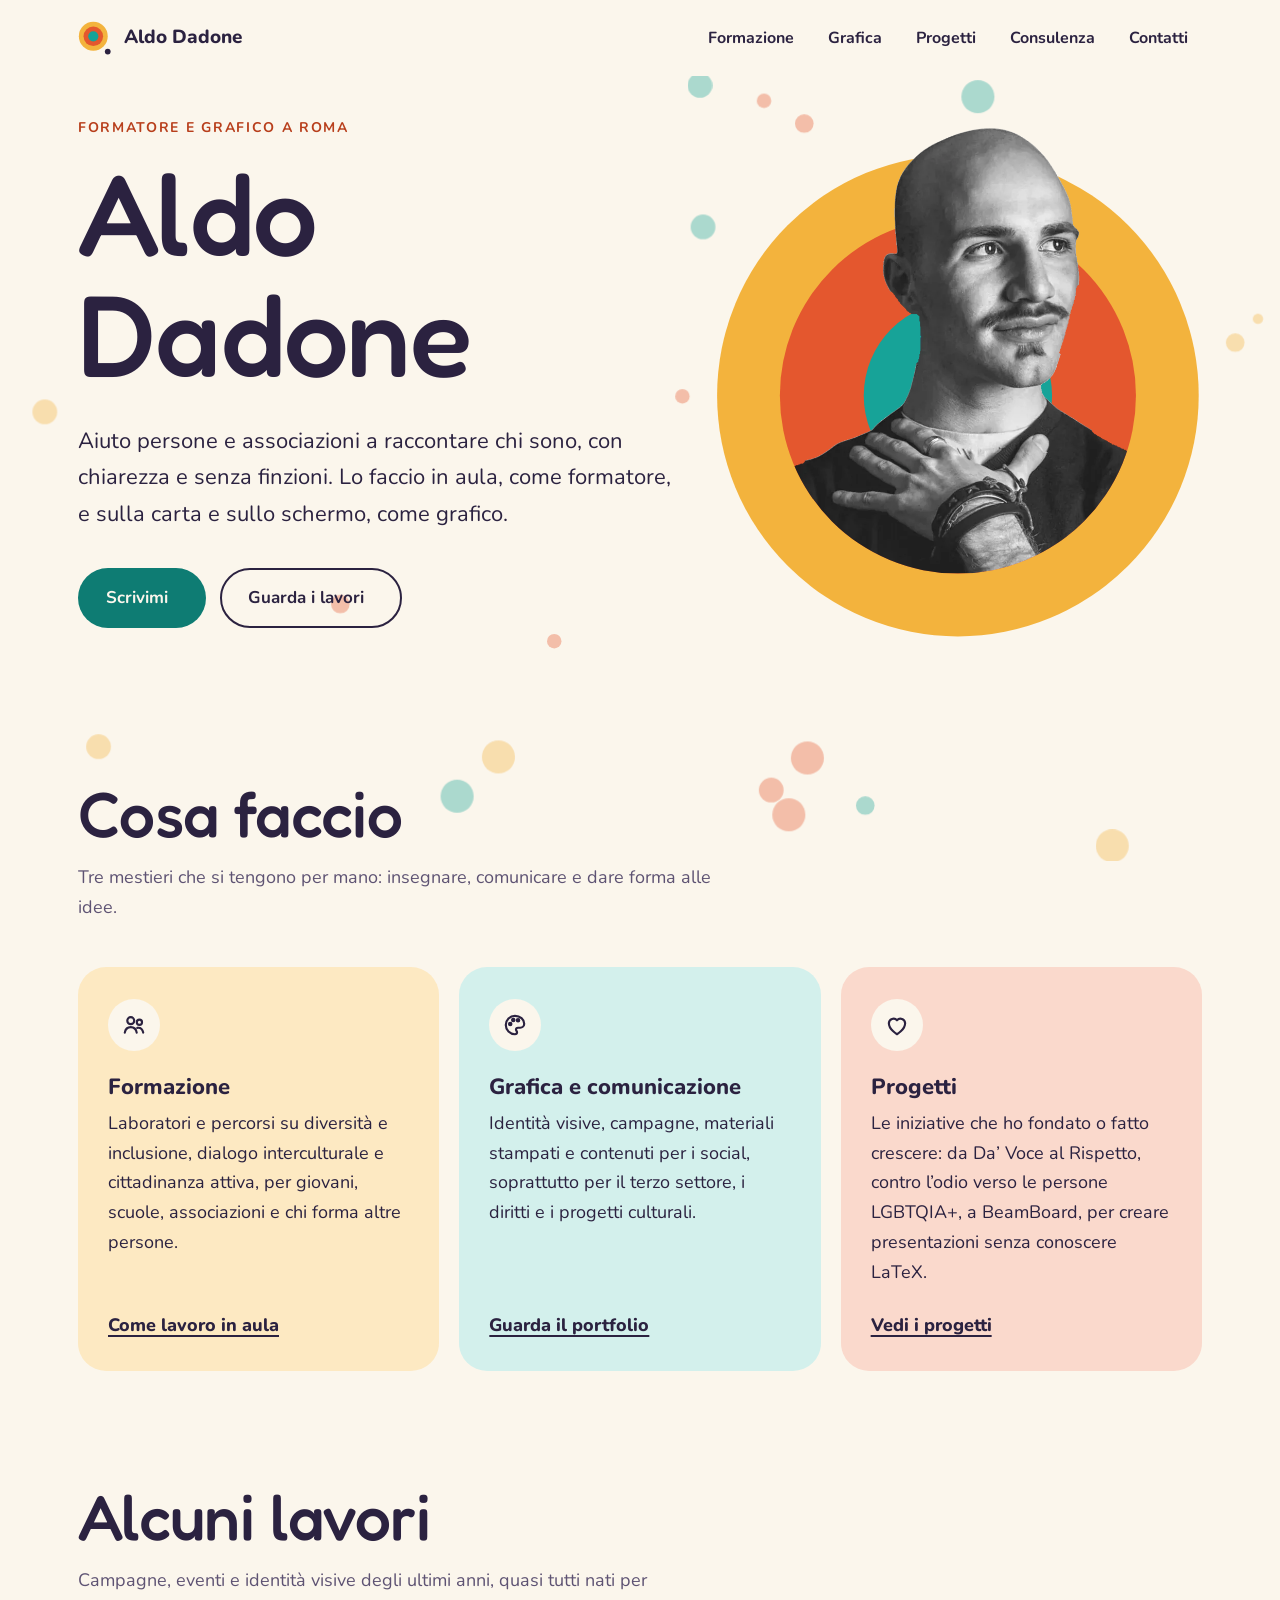
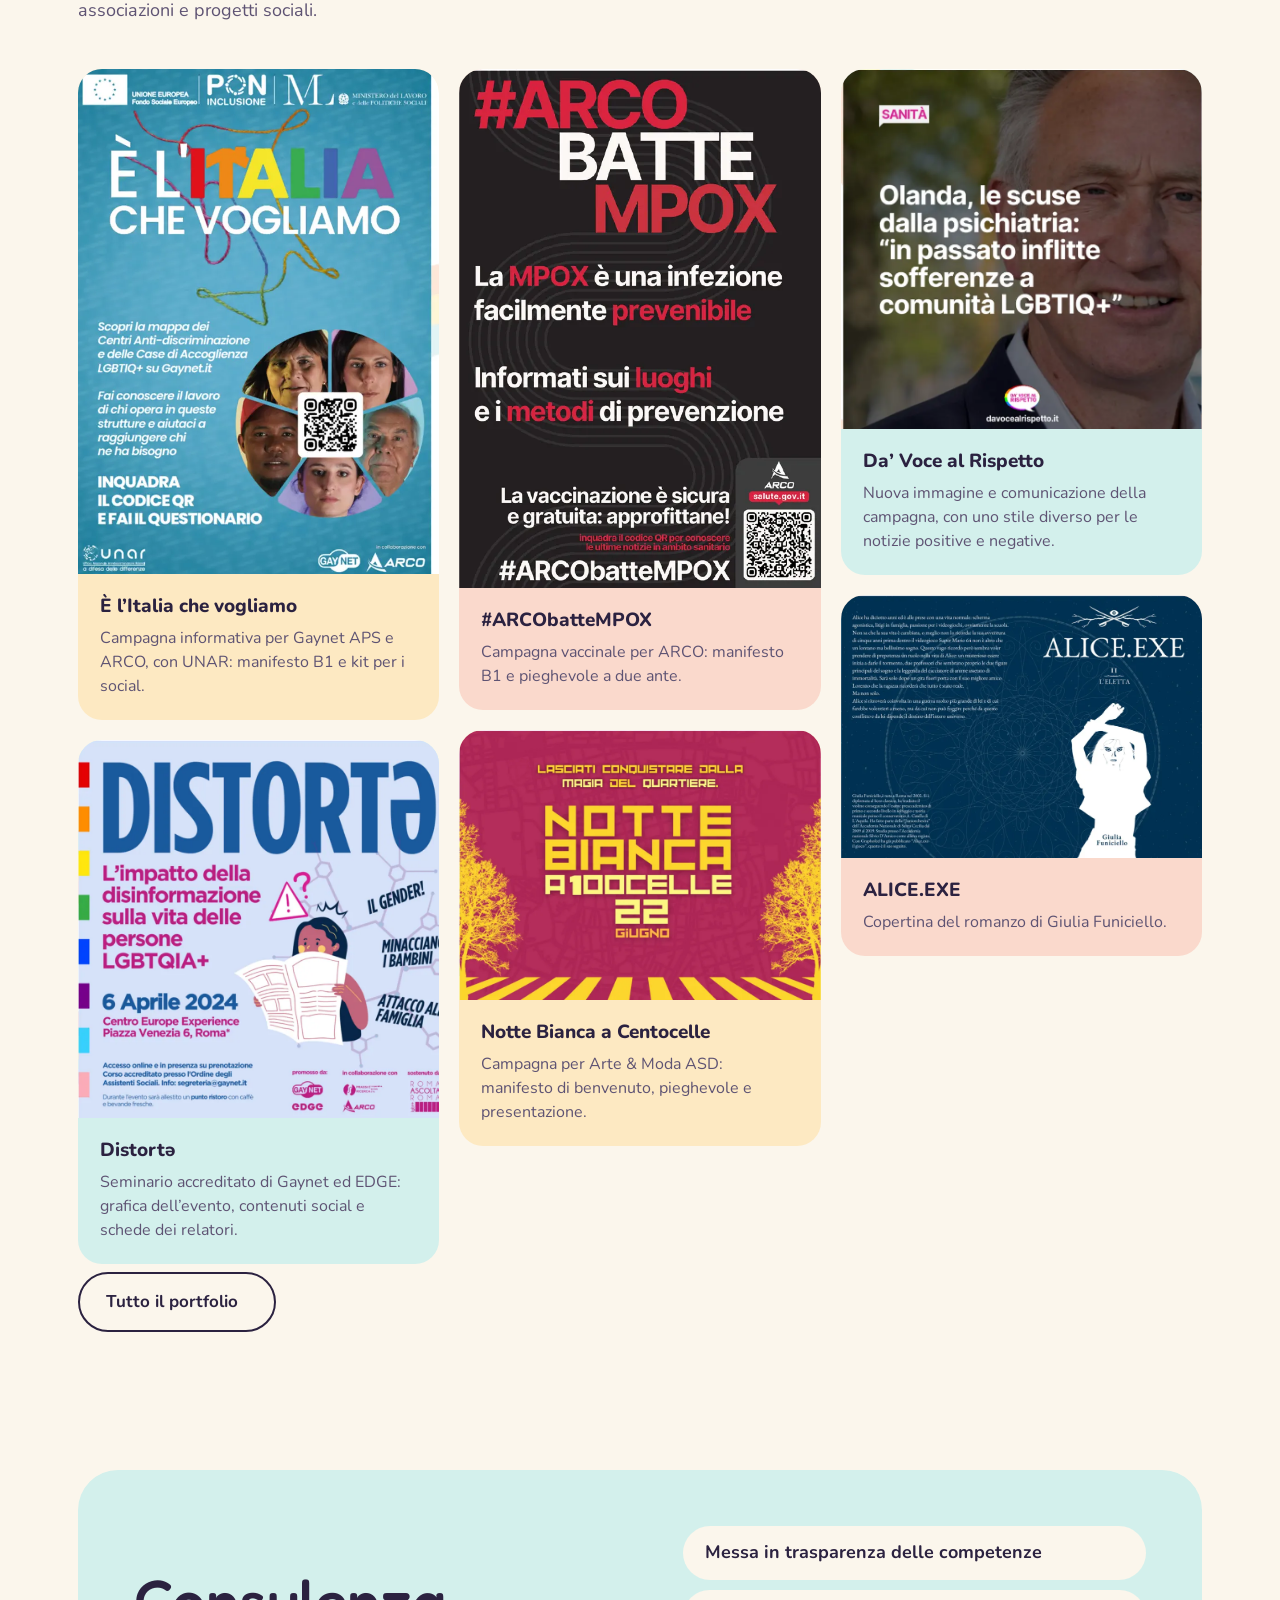
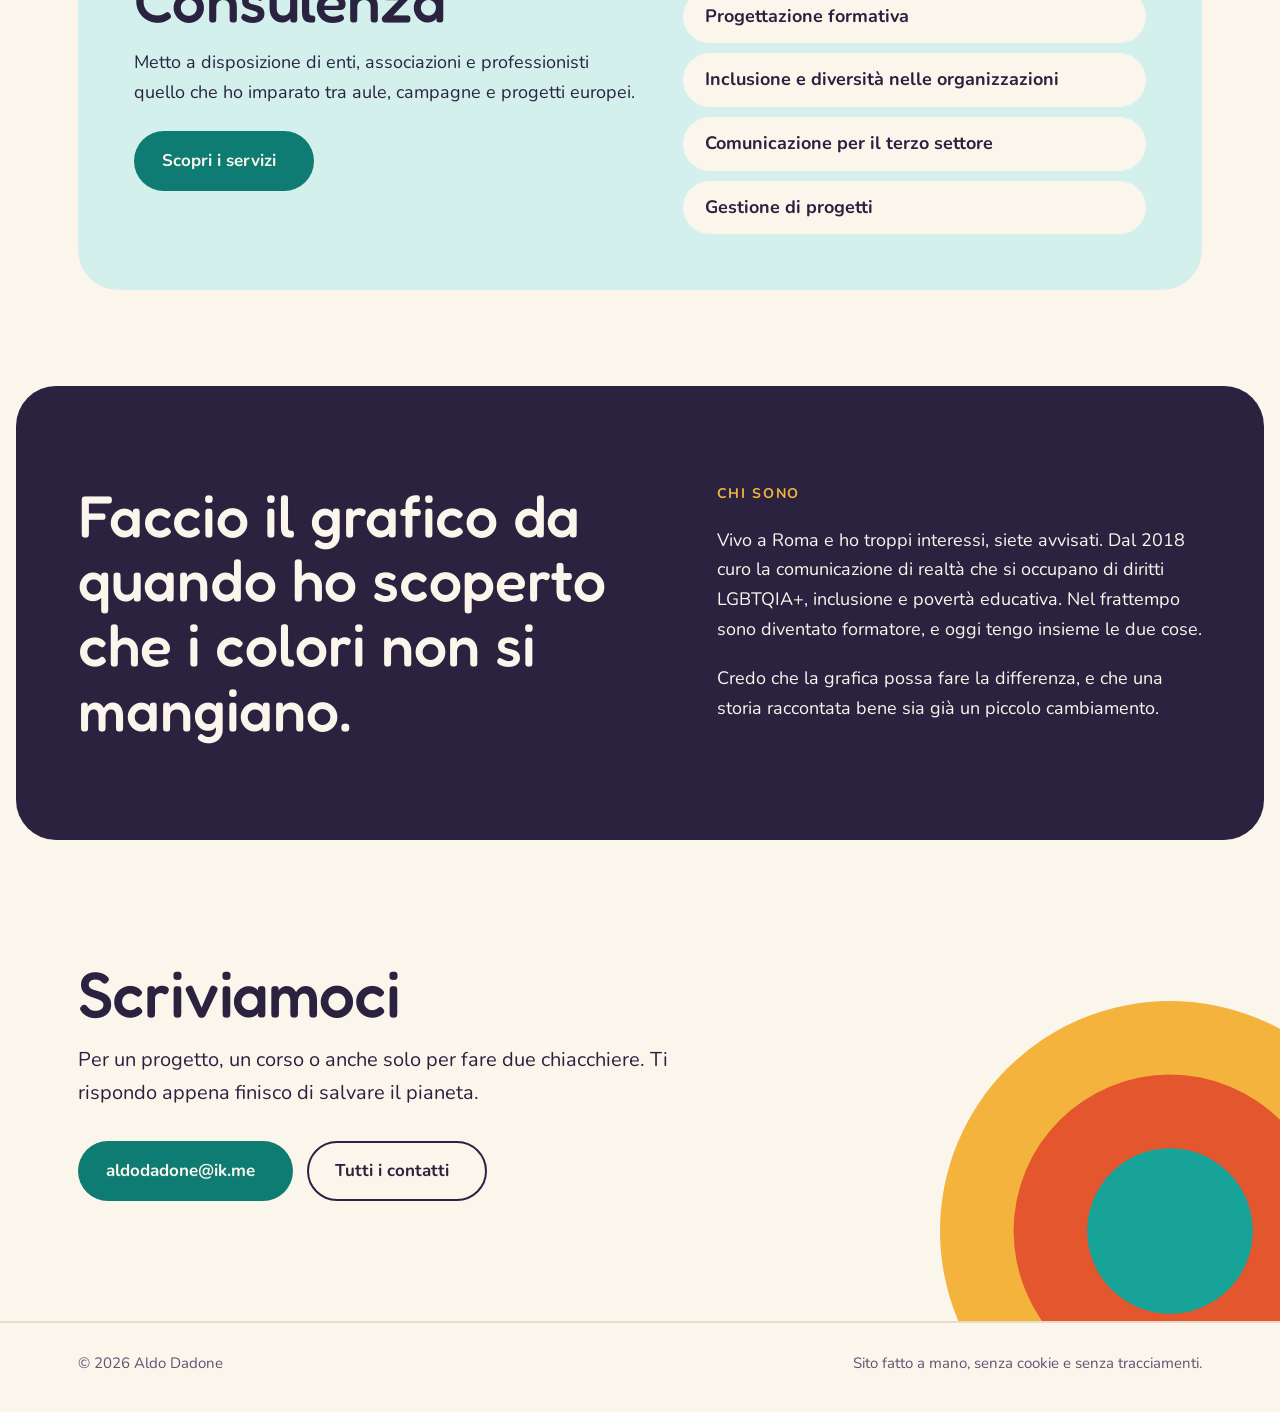
==== commit 0abae51e: "Add files via upload" ====
--- a/index.html
+++ b/index.html
@@ -27,7 +27,7 @@
   </div>
 </header>
 <main>
-<section class="wrap apertura">
+<div class="sfondo-wrap" aria-hidden="true"><svg class="sfondo" viewBox="0 0 1200 760" preserveAspectRatio="xMidYMin meet"><circle cx="1099" cy="360" r="16" fill="#F3B33D" fill-opacity=".35" style="animation:schizzo 0.25s cubic-bezier(.2,.9,.3,1.2) 0.03s both"/><circle cx="727" cy="691" r="12" fill="#E4572E" fill-opacity=".35" style="animation:schizzo 0.25s cubic-bezier(.2,.9,.3,1.2) 0.12s both"/><circle cx="661" cy="146" r="12" fill="#17A398" fill-opacity=".35" style="animation:schizzo 0.25s cubic-bezier(.2,.9,.3,1.2) 0.14s both"/><circle cx="1004" cy="362" r="7" fill="#F3B33D" fill-opacity=".35" style="animation:schizzo 0.25s cubic-bezier(.2,.9,.3,1.2) 0.05s both"/><circle cx="762" cy="660" r="16" fill="#E4572E" fill-opacity=".35" style="animation:schizzo 0.25s cubic-bezier(.2,.9,.3,1.2) 0.11s both"/><circle cx="890" cy="510" r="5" fill="#F3B33D" fill-opacity=".35" style="animation:schizzo 0.25s cubic-bezier(.2,.9,.3,1.2) 0.08s both"/><circle cx="910" cy="449" r="9" fill="#F3B33D" fill-opacity=".35" style="animation:schizzo 0.25s cubic-bezier(.2,.9,.3,1.2) 0.07s both"/><circle cx="988" cy="205" r="16" fill="#17A398" fill-opacity=".35" style="animation:schizzo 0.25s cubic-bezier(.2,.9,.3,1.2) 0.06s both"/><circle cx="1104" cy="295" r="12" fill="#E4572E" fill-opacity=".35" style="animation:schizzo 0.25s cubic-bezier(.2,.9,.3,1.2) 0.02s both"/><circle cx="874" cy="438" r="7" fill="#E4572E" fill-opacity=".35" style="animation:schizzo 0.25s cubic-bezier(.2,.9,.3,1.2) 0.08s both"/><circle cx="310" cy="511" r="9" fill="#E4572E" fill-opacity=".35" style="animation:schizzo 0.25s cubic-bezier(.2,.9,.3,1.2) 0.23s both"/><circle cx="641" cy="310" r="7" fill="#E4572E" fill-opacity=".35" style="animation:schizzo 0.25s cubic-bezier(.2,.9,.3,1.2) 0.14s both"/><circle cx="818" cy="706" r="9" fill="#17A398" fill-opacity=".35" style="animation:schizzo 0.25s cubic-bezier(.2,.9,.3,1.2) 0.09s both"/><circle cx="806" cy="124" r="9" fill="#17A398" fill-opacity=".35" style="animation:schizzo 0.25s cubic-bezier(.2,.9,.3,1.2) 0.10s both"/><circle cx="1086" cy="433" r="7" fill="#17A398" fill-opacity=".35" style="animation:schizzo 0.25s cubic-bezier(.2,.9,.3,1.2) 0.03s both"/><circle cx="998" cy="436" r="9" fill="#F3B33D" fill-opacity=".35" style="animation:schizzo 0.25s cubic-bezier(.2,.9,.3,1.2) 0.05s both"/><circle cx="76" cy="649" r="12" fill="#F3B33D" fill-opacity=".35" style="animation:schizzo 0.25s cubic-bezier(.2,.9,.3,1.2) 0.29s both"/><circle cx="24" cy="325" r="12" fill="#F3B33D" fill-opacity=".35" style="animation:schizzo 0.25s cubic-bezier(.2,.9,.3,1.2) 0.30s both"/><circle cx="1057" cy="745" r="16" fill="#F3B33D" fill-opacity=".35" style="animation:schizzo 0.25s cubic-bezier(.2,.9,.3,1.2) 0.04s both"/><circle cx="1198" cy="235" r="5" fill="#F3B33D" fill-opacity=".35" style="animation:schizzo 0.25s cubic-bezier(.2,.9,.3,1.2) 0.00s both"/><circle cx="720" cy="24" r="7" fill="#E4572E" fill-opacity=".35" style="animation:schizzo 0.25s cubic-bezier(.2,.9,.3,1.2) 0.12s both"/><circle cx="1176" cy="258" r="9" fill="#F3B33D" fill-opacity=".35" style="animation:schizzo 0.25s cubic-bezier(.2,.9,.3,1.2) 0.01s both"/><circle cx="1076" cy="287" r="12" fill="#17A398" fill-opacity=".35" style="animation:schizzo 0.25s cubic-bezier(.2,.9,.3,1.2) 0.03s both"/><circle cx="463" cy="659" r="16" fill="#F3B33D" fill-opacity=".35" style="animation:schizzo 0.25s cubic-bezier(.2,.9,.3,1.2) 0.19s both"/><circle cx="744" cy="715" r="16" fill="#E4572E" fill-opacity=".35" style="animation:schizzo 0.25s cubic-bezier(.2,.9,.3,1.2) 0.12s both"/><circle cx="517" cy="547" r="7" fill="#E4572E" fill-opacity=".35" style="animation:schizzo 0.25s cubic-bezier(.2,.9,.3,1.2) 0.17s both"/><circle cx="658" cy="9" r="12" fill="#17A398" fill-opacity=".35" style="animation:schizzo 0.25s cubic-bezier(.2,.9,.3,1.2) 0.14s both"/><circle cx="759" cy="46" r="9" fill="#E4572E" fill-opacity=".35" style="animation:schizzo 0.25s cubic-bezier(.2,.9,.3,1.2) 0.11s both"/><circle cx="423" cy="697" r="16" fill="#17A398" fill-opacity=".35" style="animation:schizzo 0.25s cubic-bezier(.2,.9,.3,1.2) 0.20s both"/><circle cx="73" cy="514" r="9" fill="#E4572E" fill-opacity=".35" style="animation:schizzo 0.25s cubic-bezier(.2,.9,.3,1.2) 0.29s both"/><circle cx="754" cy="227" r="16" fill="#E4572E" fill-opacity=".35" style="animation:schizzo 0.25s cubic-bezier(.2,.9,.3,1.2) 0.11s both"/><circle cx="1013" cy="201" r="12" fill="#F3B33D" fill-opacity=".35" style="animation:schizzo 0.25s cubic-bezier(.2,.9,.3,1.2) 0.05s both"/><circle cx="927" cy="20" r="16" fill="#17A398" fill-opacity=".35" style="animation:schizzo 0.25s cubic-bezier(.2,.9,.3,1.2) 0.07s both"/><circle cx="882" cy="236" r="7" fill="#17A398" fill-opacity=".35" style="animation:schizzo 0.25s cubic-bezier(.2,.9,.3,1.2) 0.08s both"/><circle cx="965" cy="181" r="7" fill="#17A398" fill-opacity=".35" style="animation:schizzo 0.25s cubic-bezier(.2,.9,.3,1.2) 0.06s both"/></svg></div><section class="wrap apertura">
     <div class="testo">
       <p class="occhiello">Formatore e grafico a Roma</p>
       <h1>Aldo Dadone</h1>
--- a/css/style.css
+++ b/css/style.css
@@ -297,3 +297,63 @@
   .ritratto:hover .medaglione>circle:nth-of-type(2),.invito:hover .medaglione>circle:nth-of-type(2){transform:scale(1.06);transition-delay:.05s}
   .ritratto:hover .medaglione>circle:nth-of-type(3),.invito:hover .medaglione>circle:nth-of-type(3){transform:scale(1.14);transition-delay:.1s}
 }
+
+/* --- ritocchi richiesti --- */
+.medaglione{overflow:visible}
+.contatto .icona{width:52px;height:52px;border-radius:50%;display:grid;place-items:center;margin-bottom:22px;background:var(--fondo)}
+.contatto .icona svg{width:26px;height:26px}
+.perchi-tit{font-weight:800;font-size:15px;color:var(--tenue);margin:4px 0 0!important;display:flex;align-items:center;gap:8px}
+.perchi-tit::after{content:"";width:8px;height:8px;border-right:2px solid currentColor;border-bottom:2px solid currentColor;transform:rotate(45deg) translateY(-2px);transition:transform .3s}
+.perchi{display:grid;grid-template-rows:0fr;transition:grid-template-rows .45s cubic-bezier(.2,.8,.2,1)}
+.perchi>div{overflow:hidden}
+.tag{display:flex;flex-wrap:wrap;gap:8px;list-style:none;margin:0;padding:14px 0 2px}
+.tag li{background:var(--fondo);border-radius:999px;padding:6px 14px;font-weight:700;font-size:15px}
+.servizio:hover .perchi,.servizio:focus-within .perchi,.servizio:focus .perchi{grid-template-rows:1fr}
+.servizio:hover .perchi-tit::after,.servizio:focus .perchi-tit::after{transform:rotate(225deg) translateY(-2px)}
+.schede.due:has(.servizio){align-items:start}
+@media (hover:none){.perchi{grid-template-rows:1fr}.perchi-tit::after{display:none}}
+@media (prefers-reduced-motion:reduce){.perchi{transition:none}}
+@media (hover:hover) and (prefers-reduced-motion:no-preference){
+  /* ogni card cresce con il cerchio del proprio colore */
+  .porta:nth-child(1)::before,.scheda:nth-child(3n+1)::before,.contatto:nth-child(1)::before{background:var(--senape)}
+  .porta:nth-child(2)::before,.scheda:nth-child(3n+2)::before,.contatto:nth-child(2)::before{background:var(--acqua)}
+  .porta:nth-child(3)::before,.scheda:nth-child(3n)::before{background:var(--terracotta)}
+  /* lavori: anche una leggera rotazione, alternata */
+  .lavoro{transition:transform .45s cubic-bezier(.2,.8,.2,1)}
+  .lavoro:hover{transform:rotate(-1.5deg)}
+  .lavoro:nth-child(even):hover{transform:rotate(1.5deg)}
+  /* consulenza in home: le voci si allargano */
+  .consulenza-home li{transition:transform .3s cubic-bezier(.2,.8,.2,1),background .3s}
+  .consulenza-home li:hover{transform:scale(1.04)}
+}
+
+/* sfondi illustrati */
+main{position:relative}
+.sfondo-wrap{position:absolute;left:0;right:0;top:0;display:flex;justify-content:center;pointer-events:none;z-index:0;overflow:hidden}
+.sfondo{width:min(1240px,100%);height:auto;flex:none;overflow:visible}
+main>section{position:relative;z-index:1}
+.sfondo [style*="animation"]{transform-box:fill-box;transform-origin:center}
+.aereo-fermo{display:none}
+@media (min-width:601px){
+  .testa-pagina{min-height:calc(min(1240px,100vw)*.4);display:flex;flex-direction:column;justify-content:center}
+  .testa-pagina h1,.testa-pagina .lead{max-width:min(640px,56%)}
+}
+@media (max-width:600px){.sfondo-wrap{opacity:.45}}
+@media (prefers-color-scheme:dark){:root:not([data-theme="light"]) .sfondo-wrap{opacity:.4}}
+:root[data-theme="dark"] .sfondo-wrap{opacity:.4}
+.credito{font-size:14px;color:var(--tenue);margin:24px 0 0}
+.credito a{color:inherit}
+@keyframes pop{from{transform:scale(0);opacity:0}to{transform:scale(1);opacity:1}}
+@keyframes pulsa{0%,100%{transform:scale(1)}50%{transform:scale(1.14)}}
+@keyframes disegna{from{stroke-dashoffset:1}to{stroke-dashoffset:0}}
+@keyframes appare{from{opacity:0}to{opacity:1}}
+@keyframes schizzo{from{transform:translateX(120px) scale(0);opacity:0}70%{opacity:1}to{transform:none;opacity:1}}
+@keyframes incontro{from{transform:translate(var(--dx),var(--dy)) scale(.6);opacity:0}to{transform:none;opacity:1}}
+@keyframes lascia{from{transform:translate(var(--dx),var(--dy)) scale(.2);opacity:0}to{transform:none;opacity:1}}
+@keyframes maniglia-tieni{from{opacity:0;transform:scale(.2)}to{opacity:1;transform:none}}
+@keyframes maniglia-via{0%{opacity:0;transform:scale(.2)}25%{opacity:1;transform:none}75%{opacity:1}100%{opacity:0}}
+@media (prefers-reduced-motion:reduce){
+  .sfondo *{animation:none!important}
+  .aereo-anim,.sfondo .temp{display:none}
+  .aereo-fermo{display:inline}
+}
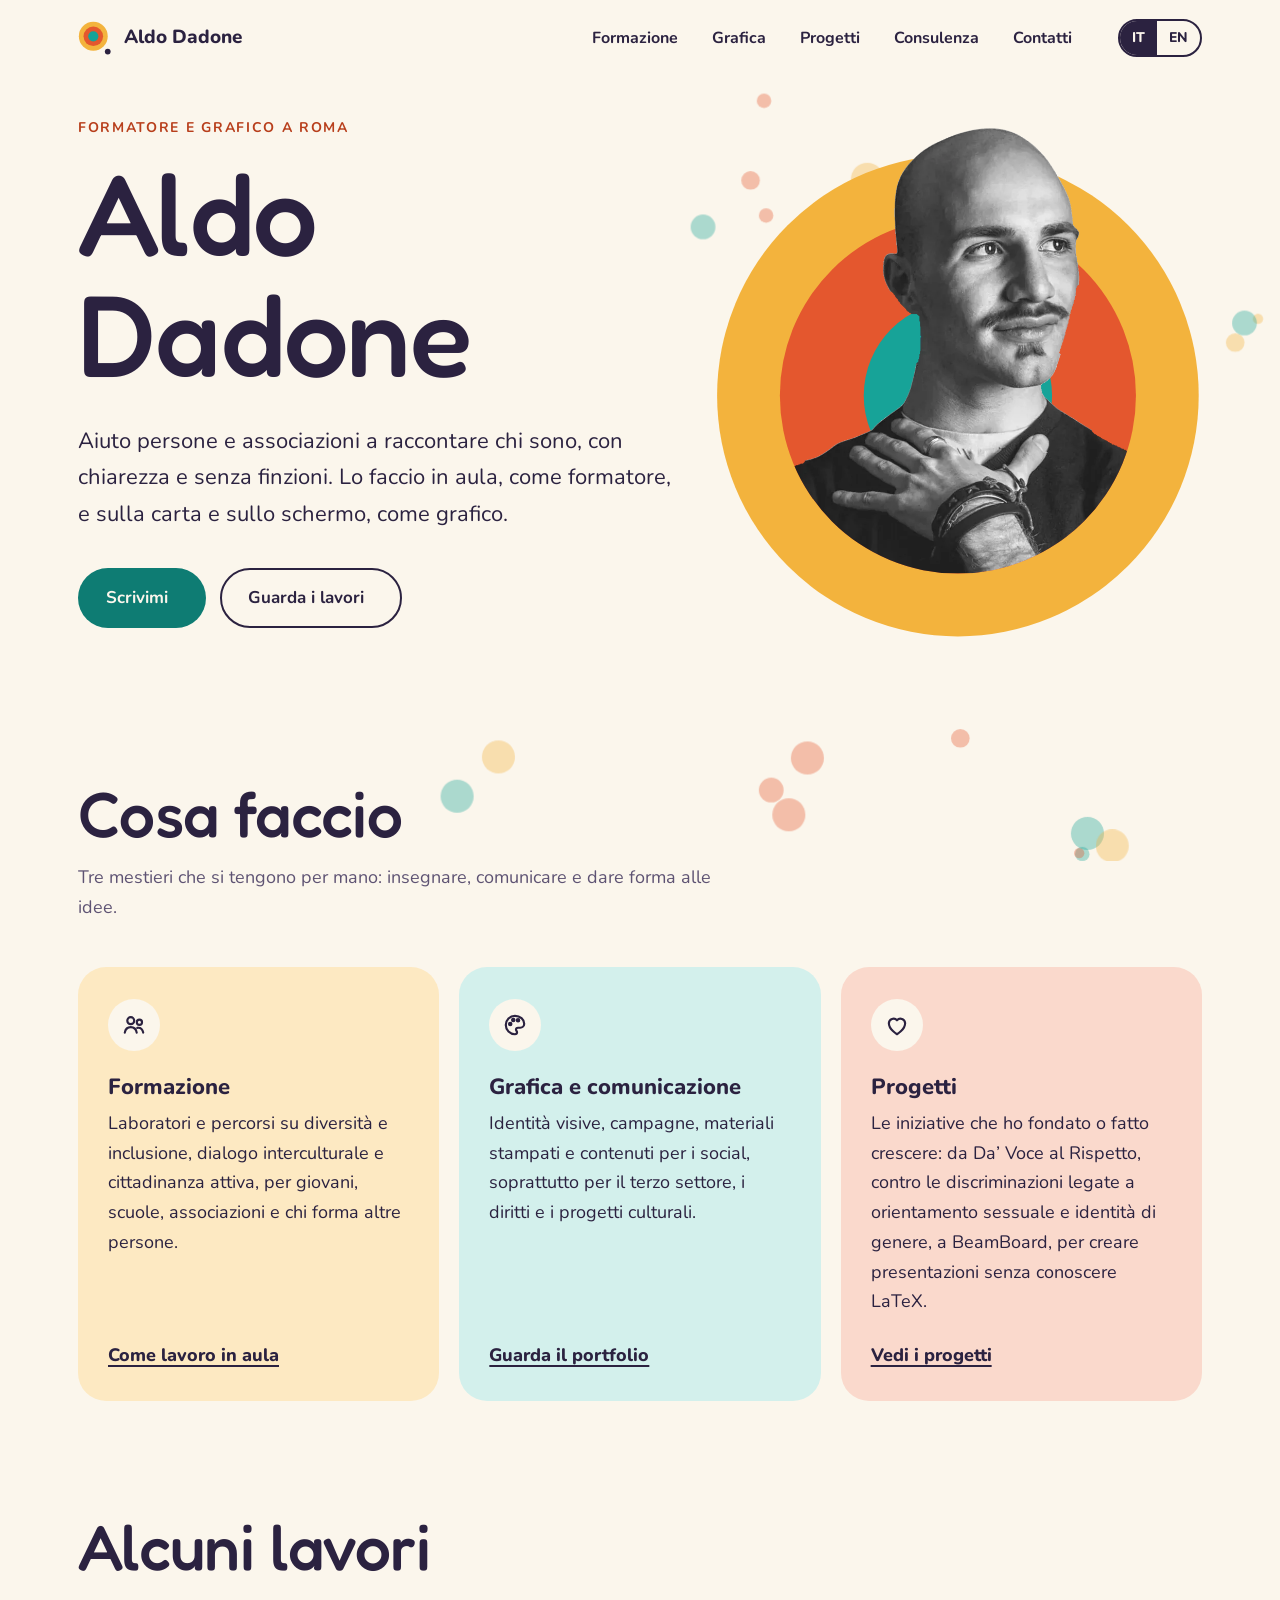
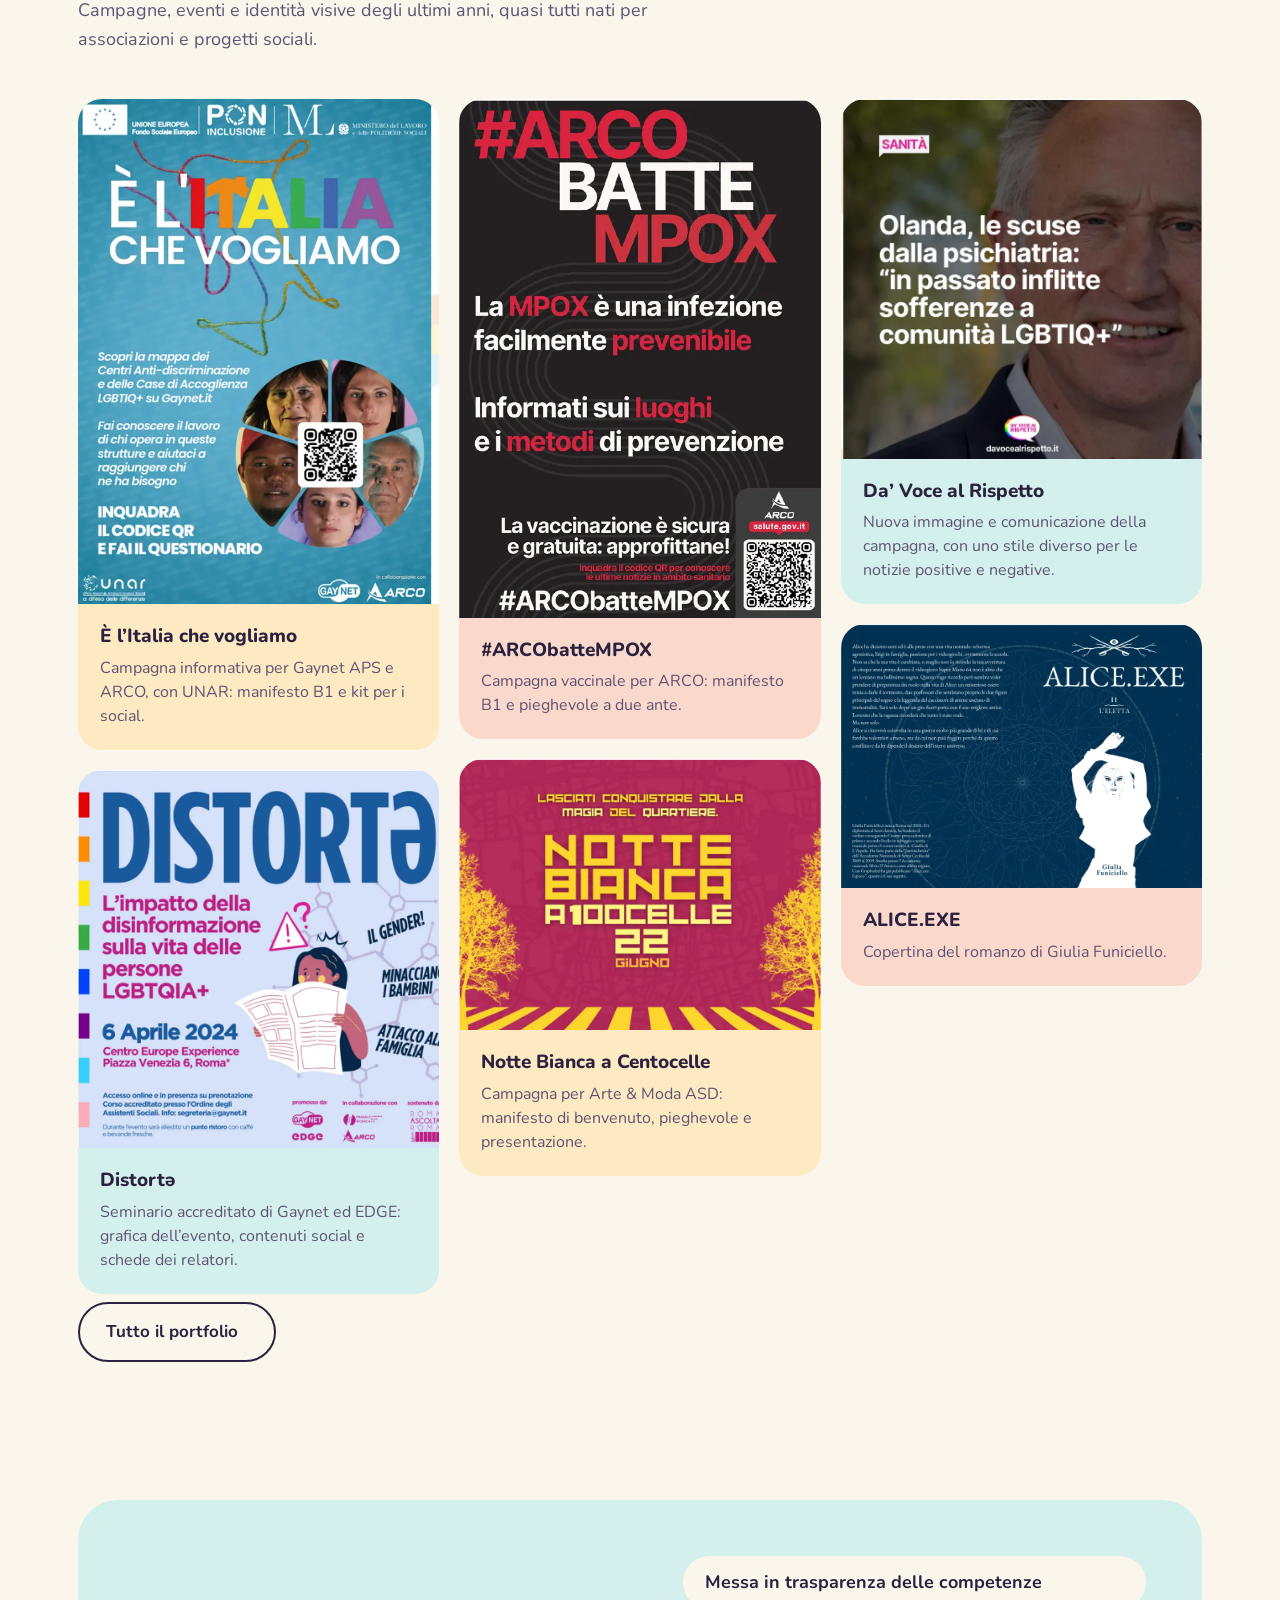
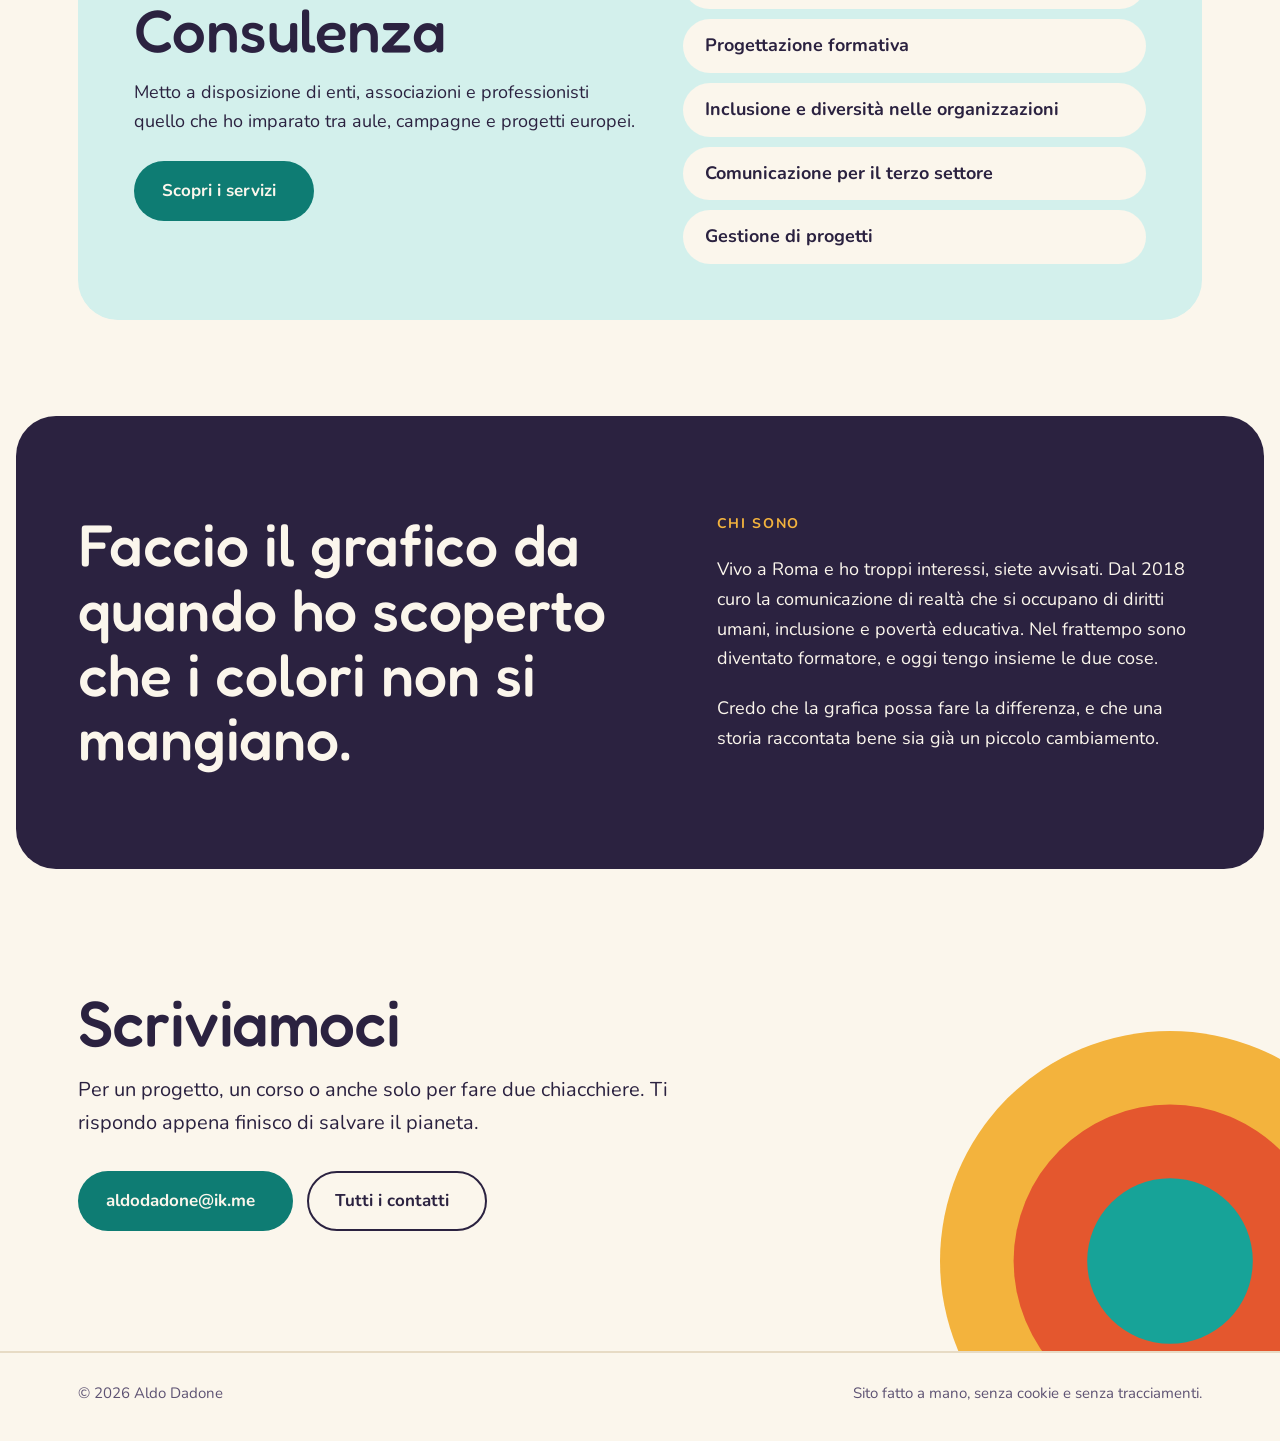
==== commit a127be72: "Add files via upload" ====
--- a/index.html
+++ b/index.html
@@ -5,9 +5,13 @@
 <meta name="viewport" content="width=device-width, initial-scale=1, viewport-fit=cover">
 <title>Aldo Dadone · Formazione, grafica e comunicazione</title>
 <meta name="description" content="Aldo Dadone, formatore e grafico a Roma. Percorsi su diversità e inclusione, identità visive e campagne per associazioni e progetti culturali.">
+<link rel="alternate" hreflang="it" href="https://aldodadone.github.io/">
+<link rel="alternate" hreflang="en" href="https://aldodadone.github.io/en/">
+<link rel="alternate" hreflang="x-default" href="https://aldodadone.github.io/">
 <meta property="og:title" content="Aldo Dadone · Formazione, grafica e comunicazione">
 <meta property="og:description" content="Aldo Dadone, formatore e grafico a Roma. Percorsi su diversità e inclusione, identità visive e campagne per associazioni e progetti culturali.">
 <meta property="og:type" content="website">
+<meta property="og:locale" content="it_IT">
 <meta property="og:image" content="https://aldodadone.github.io/img/og.jpg">
 <meta property="og:image:width" content="1200">
 <meta property="og:image:height" content="630">
@@ -23,11 +27,12 @@
       Aldo Dadone
     </a>
     <nav aria-label="Pagine"><ul><li><a href="formazione.html">Formazione</a></li><li><a href="grafica.html">Grafica</a></li><li><a href="progetti.html">Progetti</a></li><li><a href="consulenza.html">Consulenza</a></li><li><a href="contatti.html">Contatti</a></li></ul></nav>
-    <details class="menu"><summary>Menu</summary><ul><li><a href="formazione.html">Formazione</a></li><li><a href="grafica.html">Grafica</a></li><li><a href="progetti.html">Progetti</a></li><li><a href="consulenza.html">Consulenza</a></li><li><a href="contatti.html">Contatti</a></li></ul></details>
+    <div class="lingua" aria-label="Lingua"><span aria-current="true">IT</span><a href="en/index.html" lang="en" hreflang="en">EN</a></div>
+    <details class="menu"><summary>Menu</summary><ul><li><a href="formazione.html">Formazione</a></li><li><a href="grafica.html">Grafica</a></li><li><a href="progetti.html">Progetti</a></li><li><a href="consulenza.html">Consulenza</a></li><li><a href="contatti.html">Contatti</a></li><li><a href="en/index.html" lang="en" hreflang="en">English</a></li></ul></details>
   </div>
 </header>
 <main>
-<div class="sfondo-wrap" aria-hidden="true"><svg class="sfondo" viewBox="0 0 1200 760" preserveAspectRatio="xMidYMin meet"><circle cx="1099" cy="360" r="16" fill="#F3B33D" fill-opacity=".35" style="animation:schizzo 0.25s cubic-bezier(.2,.9,.3,1.2) 0.03s both"/><circle cx="727" cy="691" r="12" fill="#E4572E" fill-opacity=".35" style="animation:schizzo 0.25s cubic-bezier(.2,.9,.3,1.2) 0.12s both"/><circle cx="661" cy="146" r="12" fill="#17A398" fill-opacity=".35" style="animation:schizzo 0.25s cubic-bezier(.2,.9,.3,1.2) 0.14s both"/><circle cx="1004" cy="362" r="7" fill="#F3B33D" fill-opacity=".35" style="animation:schizzo 0.25s cubic-bezier(.2,.9,.3,1.2) 0.05s both"/><circle cx="762" cy="660" r="16" fill="#E4572E" fill-opacity=".35" style="animation:schizzo 0.25s cubic-bezier(.2,.9,.3,1.2) 0.11s both"/><circle cx="890" cy="510" r="5" fill="#F3B33D" fill-opacity=".35" style="animation:schizzo 0.25s cubic-bezier(.2,.9,.3,1.2) 0.08s both"/><circle cx="910" cy="449" r="9" fill="#F3B33D" fill-opacity=".35" style="animation:schizzo 0.25s cubic-bezier(.2,.9,.3,1.2) 0.07s both"/><circle cx="988" cy="205" r="16" fill="#17A398" fill-opacity=".35" style="animation:schizzo 0.25s cubic-bezier(.2,.9,.3,1.2) 0.06s both"/><circle cx="1104" cy="295" r="12" fill="#E4572E" fill-opacity=".35" style="animation:schizzo 0.25s cubic-bezier(.2,.9,.3,1.2) 0.02s both"/><circle cx="874" cy="438" r="7" fill="#E4572E" fill-opacity=".35" style="animation:schizzo 0.25s cubic-bezier(.2,.9,.3,1.2) 0.08s both"/><circle cx="310" cy="511" r="9" fill="#E4572E" fill-opacity=".35" style="animation:schizzo 0.25s cubic-bezier(.2,.9,.3,1.2) 0.23s both"/><circle cx="641" cy="310" r="7" fill="#E4572E" fill-opacity=".35" style="animation:schizzo 0.25s cubic-bezier(.2,.9,.3,1.2) 0.14s both"/><circle cx="818" cy="706" r="9" fill="#17A398" fill-opacity=".35" style="animation:schizzo 0.25s cubic-bezier(.2,.9,.3,1.2) 0.09s both"/><circle cx="806" cy="124" r="9" fill="#17A398" fill-opacity=".35" style="animation:schizzo 0.25s cubic-bezier(.2,.9,.3,1.2) 0.10s both"/><circle cx="1086" cy="433" r="7" fill="#17A398" fill-opacity=".35" style="animation:schizzo 0.25s cubic-bezier(.2,.9,.3,1.2) 0.03s both"/><circle cx="998" cy="436" r="9" fill="#F3B33D" fill-opacity=".35" style="animation:schizzo 0.25s cubic-bezier(.2,.9,.3,1.2) 0.05s both"/><circle cx="76" cy="649" r="12" fill="#F3B33D" fill-opacity=".35" style="animation:schizzo 0.25s cubic-bezier(.2,.9,.3,1.2) 0.29s both"/><circle cx="24" cy="325" r="12" fill="#F3B33D" fill-opacity=".35" style="animation:schizzo 0.25s cubic-bezier(.2,.9,.3,1.2) 0.30s both"/><circle cx="1057" cy="745" r="16" fill="#F3B33D" fill-opacity=".35" style="animation:schizzo 0.25s cubic-bezier(.2,.9,.3,1.2) 0.04s both"/><circle cx="1198" cy="235" r="5" fill="#F3B33D" fill-opacity=".35" style="animation:schizzo 0.25s cubic-bezier(.2,.9,.3,1.2) 0.00s both"/><circle cx="720" cy="24" r="7" fill="#E4572E" fill-opacity=".35" style="animation:schizzo 0.25s cubic-bezier(.2,.9,.3,1.2) 0.12s both"/><circle cx="1176" cy="258" r="9" fill="#F3B33D" fill-opacity=".35" style="animation:schizzo 0.25s cubic-bezier(.2,.9,.3,1.2) 0.01s both"/><circle cx="1076" cy="287" r="12" fill="#17A398" fill-opacity=".35" style="animation:schizzo 0.25s cubic-bezier(.2,.9,.3,1.2) 0.03s both"/><circle cx="463" cy="659" r="16" fill="#F3B33D" fill-opacity=".35" style="animation:schizzo 0.25s cubic-bezier(.2,.9,.3,1.2) 0.19s both"/><circle cx="744" cy="715" r="16" fill="#E4572E" fill-opacity=".35" style="animation:schizzo 0.25s cubic-bezier(.2,.9,.3,1.2) 0.12s both"/><circle cx="517" cy="547" r="7" fill="#E4572E" fill-opacity=".35" style="animation:schizzo 0.25s cubic-bezier(.2,.9,.3,1.2) 0.17s both"/><circle cx="658" cy="9" r="12" fill="#17A398" fill-opacity=".35" style="animation:schizzo 0.25s cubic-bezier(.2,.9,.3,1.2) 0.14s both"/><circle cx="759" cy="46" r="9" fill="#E4572E" fill-opacity=".35" style="animation:schizzo 0.25s cubic-bezier(.2,.9,.3,1.2) 0.11s both"/><circle cx="423" cy="697" r="16" fill="#17A398" fill-opacity=".35" style="animation:schizzo 0.25s cubic-bezier(.2,.9,.3,1.2) 0.20s both"/><circle cx="73" cy="514" r="9" fill="#E4572E" fill-opacity=".35" style="animation:schizzo 0.25s cubic-bezier(.2,.9,.3,1.2) 0.29s both"/><circle cx="754" cy="227" r="16" fill="#E4572E" fill-opacity=".35" style="animation:schizzo 0.25s cubic-bezier(.2,.9,.3,1.2) 0.11s both"/><circle cx="1013" cy="201" r="12" fill="#F3B33D" fill-opacity=".35" style="animation:schizzo 0.25s cubic-bezier(.2,.9,.3,1.2) 0.05s both"/><circle cx="927" cy="20" r="16" fill="#17A398" fill-opacity=".35" style="animation:schizzo 0.25s cubic-bezier(.2,.9,.3,1.2) 0.07s both"/><circle cx="882" cy="236" r="7" fill="#17A398" fill-opacity=".35" style="animation:schizzo 0.25s cubic-bezier(.2,.9,.3,1.2) 0.08s both"/><circle cx="965" cy="181" r="7" fill="#17A398" fill-opacity=".35" style="animation:schizzo 0.25s cubic-bezier(.2,.9,.3,1.2) 0.06s both"/></svg></div><section class="wrap apertura">
+<div class="sfondo-wrap" aria-hidden="true"><svg class="sfondo" viewBox="0 0 1200 760" preserveAspectRatio="xMidYMin meet"><circle cx="1099" cy="360" r="16" fill="#F3B33D" fill-opacity=".35" style="animation:schizzo 0.25s cubic-bezier(.2,.9,.3,1.2) 0.03s both"/><circle cx="727" cy="691" r="12" fill="#E4572E" fill-opacity=".35" style="animation:schizzo 0.25s cubic-bezier(.2,.9,.3,1.2) 0.12s both"/><circle cx="661" cy="146" r="12" fill="#17A398" fill-opacity=".35" style="animation:schizzo 0.25s cubic-bezier(.2,.9,.3,1.2) 0.14s both"/><circle cx="1004" cy="362" r="7" fill="#F3B33D" fill-opacity=".35" style="animation:schizzo 0.25s cubic-bezier(.2,.9,.3,1.2) 0.05s both"/><circle cx="762" cy="660" r="16" fill="#E4572E" fill-opacity=".35" style="animation:schizzo 0.25s cubic-bezier(.2,.9,.3,1.2) 0.11s both"/><circle cx="890" cy="510" r="5" fill="#F3B33D" fill-opacity=".35" style="animation:schizzo 0.25s cubic-bezier(.2,.9,.3,1.2) 0.08s both"/><circle cx="910" cy="449" r="9" fill="#F3B33D" fill-opacity=".35" style="animation:schizzo 0.25s cubic-bezier(.2,.9,.3,1.2) 0.07s both"/><circle cx="988" cy="205" r="16" fill="#17A398" fill-opacity=".35" style="animation:schizzo 0.25s cubic-bezier(.2,.9,.3,1.2) 0.06s both"/><circle cx="1104" cy="295" r="12" fill="#E4572E" fill-opacity=".35" style="animation:schizzo 0.25s cubic-bezier(.2,.9,.3,1.2) 0.02s both"/><circle cx="874" cy="438" r="7" fill="#E4572E" fill-opacity=".35" style="animation:schizzo 0.25s cubic-bezier(.2,.9,.3,1.2) 0.08s both"/><circle cx="1028" cy="753" r="7" fill="#17A398" fill-opacity=".35" style="animation:schizzo 0.25s cubic-bezier(.2,.9,.3,1.2) 0.04s both"/><circle cx="1033" cy="733" r="16" fill="#17A398" fill-opacity=".35" style="animation:schizzo 0.25s cubic-bezier(.2,.9,.3,1.2) 0.04s both"/><circle cx="1025" cy="752" r="5" fill="#E4572E" fill-opacity=".35" style="animation:schizzo 0.25s cubic-bezier(.2,.9,.3,1.2) 0.04s both"/><circle cx="961" cy="312" r="7" fill="#F3B33D" fill-opacity=".35" style="animation:schizzo 0.25s cubic-bezier(.2,.9,.3,1.2) 0.06s both"/><circle cx="1057" cy="745" r="16" fill="#F3B33D" fill-opacity=".35" style="animation:schizzo 0.25s cubic-bezier(.2,.9,.3,1.2) 0.04s both"/><circle cx="1198" cy="235" r="5" fill="#F3B33D" fill-opacity=".35" style="animation:schizzo 0.25s cubic-bezier(.2,.9,.3,1.2) 0.00s both"/><circle cx="720" cy="24" r="7" fill="#E4572E" fill-opacity=".35" style="animation:schizzo 0.25s cubic-bezier(.2,.9,.3,1.2) 0.12s both"/><circle cx="1176" cy="258" r="9" fill="#F3B33D" fill-opacity=".35" style="animation:schizzo 0.25s cubic-bezier(.2,.9,.3,1.2) 0.01s both"/><circle cx="1076" cy="287" r="12" fill="#17A398" fill-opacity=".35" style="animation:schizzo 0.25s cubic-bezier(.2,.9,.3,1.2) 0.03s both"/><circle cx="463" cy="659" r="16" fill="#F3B33D" fill-opacity=".35" style="animation:schizzo 0.25s cubic-bezier(.2,.9,.3,1.2) 0.19s both"/><circle cx="744" cy="715" r="16" fill="#E4572E" fill-opacity=".35" style="animation:schizzo 0.25s cubic-bezier(.2,.9,.3,1.2) 0.12s both"/><circle cx="1124" cy="332" r="9" fill="#17A398" fill-opacity=".35" style="animation:schizzo 0.25s cubic-bezier(.2,.9,.3,1.2) 0.02s both"/><circle cx="1185" cy="239" r="12" fill="#17A398" fill-opacity=".35" style="animation:schizzo 0.25s cubic-bezier(.2,.9,.3,1.2) 0.01s both"/><circle cx="707" cy="101" r="9" fill="#E4572E" fill-opacity=".35" style="animation:schizzo 0.25s cubic-bezier(.2,.9,.3,1.2) 0.13s both"/><circle cx="423" cy="697" r="16" fill="#17A398" fill-opacity=".35" style="animation:schizzo 0.25s cubic-bezier(.2,.9,.3,1.2) 0.20s both"/><circle cx="722" cy="135" r="7" fill="#E4572E" fill-opacity=".35" style="animation:schizzo 0.25s cubic-bezier(.2,.9,.3,1.2) 0.12s both"/><circle cx="910" cy="641" r="9" fill="#E4572E" fill-opacity=".35" style="animation:schizzo 0.25s cubic-bezier(.2,.9,.3,1.2) 0.07s both"/><circle cx="945" cy="80" r="5" fill="#17A398" fill-opacity=".35" style="animation:schizzo 0.25s cubic-bezier(.2,.9,.3,1.2) 0.07s both"/><circle cx="820" cy="100" r="16" fill="#F3B33D" fill-opacity=".35" style="animation:schizzo 0.25s cubic-bezier(.2,.9,.3,1.2) 0.09s both"/></svg></div><section class="wrap apertura">
     <div class="testo">
       <p class="occhiello">Formatore e grafico a Roma</p>
       <h1>Aldo Dadone</h1>
@@ -37,7 +42,7 @@
         <a class="btn btn-vuoto" href="grafica.html">Guarda i lavori</a>
       </div>
     </div>
-    <div class="ritratto"><svg class="medaglione" viewBox="-24 0 948 994" role="img" aria-label="Ritratto di Aldo Dadone"><defs><clipPath id="cornice1"><circle cx="450" cy="520" r="346"/><rect x="-200" y="-200" width="1300" height="720"/></clipPath></defs><circle cx="450" cy="520" r="468" fill="#F3B33D"/><circle cx="450" cy="520" r="346" fill="#E4572E"/><circle cx="450" cy="520" r="183" fill="#17A398"/><image href="img/foto_cta.webp" x="0" y="0" width="900" height="904" clip-path="url(#cornice1)"/></svg></div>
+    <div class="ritratto"><svg class="medaglione" viewBox="-24 0 948 994" role="img" aria-label="Ritratto di Aldo Dadone"><defs><clipPath id="cornice1"><circle class="clip-cerchio" cx="450" cy="520" r="346"/><rect x="-200" y="-200" width="1300" height="720"/></clipPath></defs><circle cx="450" cy="520" r="468" fill="#F3B33D"/><circle cx="450" cy="520" r="346" fill="#E4572E"/><circle cx="450" cy="520" r="183" fill="#17A398"/><image href="img/foto_cta.webp" x="0" y="0" width="900" height="904" clip-path="url(#cornice1)"/></svg></div>
   </section>
 
   <section class="wrap porte" aria-labelledby="t-porte">
@@ -59,7 +64,7 @@
       <a class="porta" href="progetti.html">
         <span class="icona"><svg viewBox="0 0 24 24" fill="none" stroke="currentColor" stroke-width="2" stroke-linecap="round" stroke-linejoin="round" aria-hidden="true"><path d="M12 20.5s-7.5-4.4-7.5-10.2A4.3 4.3 0 0 1 12 7.6a4.3 4.3 0 0 1 7.5 2.7c0 5.8-7.5 10.2-7.5 10.2Z"/></svg></span>
         <h3>Progetti</h3>
-        <p>Le iniziative che ho fondato o fatto crescere: da Da’ Voce al Rispetto, contro l’odio verso le persone LGBTQIA+, a BeamBoard, per creare presentazioni senza conoscere LaTeX.</p>
+        <p>Le iniziative che ho fondato o fatto crescere: da Da’ Voce al Rispetto, contro le discriminazioni legate a orientamento sessuale e identità di genere, a BeamBoard, per creare presentazioni senza conoscere LaTeX.</p>
         <span class="vai">Vedi i progetti</span>
       </a>
     </div>
@@ -70,7 +75,7 @@
     <p class="intro">Campagne, eventi e identità visive degli ultimi anni, quasi tutti nati per associazioni e progetti sociali.</p>
     <div class="mosaico">
       <figure class="lavoro"><div class="cornice-img"><img loading="lazy" src="img/italia.webp" width="644" height="900" alt="Manifesto della campagna «È l’Italia che vogliamo», con la scritta colorata e i volti di cinque persone in un cerchio."></div><figcaption><b>È l’Italia che vogliamo</b><span>Campagna informativa per Gaynet APS e ARCO, con UNAR: manifesto B1 e kit per i social.</span></figcaption></figure>
-      <figure class="lavoro"><div class="cornice-img"><img loading="lazy" src="img/distorta.webp" width="860" height="900" alt="Locandina del seminario Distortə sull’impatto della disinformazione sulle persone LGBTQIA+, con una ragazza illustrata che legge il giornale."></div><figcaption><b>Distortə</b><span>Seminario accreditato di Gaynet ed EDGE: grafica dell’evento, contenuti social e schede dei relatori.</span></figcaption></figure>
+      <figure class="lavoro"><div class="cornice-img"><img loading="lazy" src="img/distorta.webp" width="860" height="900" alt="Locandina del seminario Distortə sull’impatto della disinformazione, con una ragazza illustrata che legge il giornale."></div><figcaption><b>Distortə</b><span>Seminario accreditato di Gaynet ed EDGE: grafica dell’evento, contenuti social e schede dei relatori.</span></figcaption></figure>
       <figure class="lavoro"><div class="cornice-img"><img loading="lazy" src="img/arco.webp" width="627" height="900" alt="Manifesto nero e rosso della campagna #ARCObatteMPOX sulla vaccinazione."></div><figcaption><b>#ARCObatteMPOX</b><span>Campagna vaccinale per ARCO: manifesto B1 e pieghevole a due ante.</span></figcaption></figure>
       <figure class="lavoro"><div class="cornice-img"><img loading="lazy" src="img/nottebianca.webp" width="900" height="674" alt="Manifesto magenta e giallo della Notte Bianca a Centocelle, 22 giugno."></div><figcaption><b>Notte Bianca a Centocelle</b><span>Campagna per Arte &amp; Moda ASD: manifesto di benvenuto, pieghevole e presentazione.</span></figcaption></figure>
       <figure class="lavoro"><div class="cornice-img"><img loading="lazy" src="img/dvr.webp" width="779" height="775" alt="Post di Da’ Voce al Rispetto con titolo di notizia bianco su foto scura."></div><figcaption><b>Da’ Voce al Rispetto</b><span>Nuova immagine e comunicazione della campagna, con uno stile diverso per le notizie positive e negative.</span></figcaption></figure>
@@ -101,7 +106,7 @@
       <blockquote id="t-chi">Faccio il grafico da quando ho scoperto che i colori non si mangiano.</blockquote>
       <div>
         <p class="occhiello">Chi sono</p>
-        <p>Vivo a Roma e ho troppi interessi, siete avvisati. Dal 2018 curo la comunicazione di realtà che si occupano di diritti LGBTQIA+, inclusione e povertà educativa. Nel frattempo sono diventato formatore, e oggi tengo insieme le due cose.</p>
+        <p>Vivo a Roma e ho troppi interessi, siete avvisati. Dal 2018 curo la comunicazione di realtà che si occupano di diritti umani, inclusione e povertà educativa. Nel frattempo sono diventato formatore, e oggi tengo insieme le due cose.</p>
         <p>Credo che la grafica possa fare la differenza, e che una storia raccontata bene sia già un piccolo cambiamento.</p>
       </div>
     </div>
--- a/css/style.css
+++ b/css/style.css
@@ -327,6 +327,26 @@
   .consulenza-home li:hover{transform:scale(1.04)}
 }
 
+/* la foto non cresce: si allarga la finestra circolare insieme al cerchio terracotta */
+.medaglione .clip-cerchio{transform-box:fill-box;transform-origin:center;transition:transform .6s cubic-bezier(.2,.8,.2,1)}
+@media (hover:hover) and (prefers-reduced-motion:no-preference){
+  .ritratto:hover .medaglione .clip-cerchio,.invito:hover .medaglione .clip-cerchio{transform:scale(1.06);transition-delay:.05s}
+}
+@media (hover:hover) and (prefers-reduced-motion:no-preference){
+  .ritratto:hover .medaglione>circle:nth-of-type(1),.invito:hover .medaglione>circle:nth-of-type(1){transform:scale(1.07)}
+  .ritratto:hover .medaglione>circle:nth-of-type(2),.invito:hover .medaglione>circle:nth-of-type(2),
+  .ritratto:hover .medaglione .clip-cerchio,.invito:hover .medaglione .clip-cerchio{transform:scale(1.1)}
+  .ritratto:hover .medaglione>circle:nth-of-type(3),.invito:hover .medaglione>circle:nth-of-type(3){transform:scale(1.18)}
+}
+
+/* etichette delle competenze sopra i titoli */
+.etichette{display:flex;flex-wrap:wrap;gap:8px;list-style:none;margin:0 0 20px;padding:0;max-width:min(640px,100%)}
+.etichette li{border-radius:999px;padding:5px 14px;font-weight:800;font-size:14px;line-height:1.4;background:var(--t1)}
+.etichette li:nth-child(3n+2){background:var(--t2)} .etichette li:nth-child(3n){background:var(--t3)}
+
+.btn-vuoto{background:var(--fondo)}
+.banda .btn-vuoto{background:transparent}
+
 /* sfondi illustrati */
 main{position:relative}
 .sfondo-wrap{position:absolute;left:0;right:0;top:0;display:flex;justify-content:center;pointer-events:none;z-index:0;overflow:hidden}
@@ -341,6 +361,7 @@
 @media (max-width:600px){.sfondo-wrap{opacity:.45}}
 @media (prefers-color-scheme:dark){:root:not([data-theme="light"]) .sfondo-wrap{opacity:.4}}
 :root[data-theme="dark"] .sfondo-wrap{opacity:.4}
+@media (min-width:601px){.testa-pagina.testa-alta{min-height:calc(min(1240px,100vw)*.6)}}
 .credito{font-size:14px;color:var(--tenue);margin:24px 0 0}
 .credito a{color:inherit}
 @keyframes pop{from{transform:scale(0);opacity:0}to{transform:scale(1);opacity:1}}
@@ -357,3 +378,6 @@
   .aereo-anim,.sfondo .temp{display:none}
   .aereo-fermo{display:inline}
 }
+
+.lingua{margin-left:8px}
+.lingua a{color:inherit}
